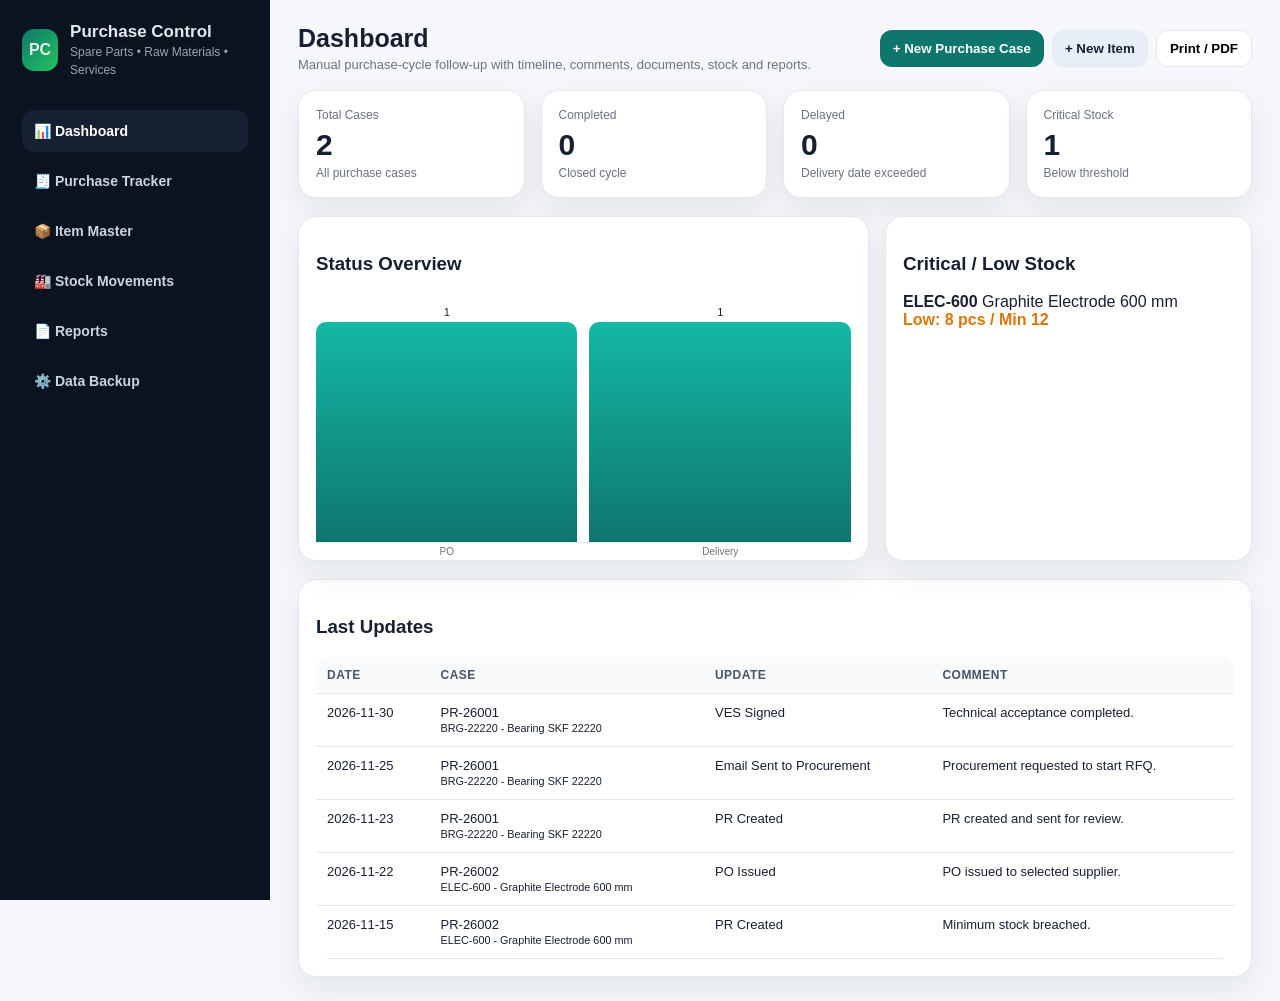
==== index.html @ aec0323b "Rename purchase_cycle_dashboard.html to index.html" ====
<!DOCTYPE html>
<html lang="en">
<head>
<meta charset="UTF-8" />
<meta name="viewport" content="width=device-width, initial-scale=1.0"/>
<title>Purchase Cycle & Inventory Control Dashboard</title>
<style>
:root{
  --bg:#f5f7fb; --card:#ffffff; --ink:#172033; --muted:#6b7280;
  --primary:#0f766e; --primary2:#115e59; --accent:#f59e0b;
  --danger:#dc2626; --warn:#d97706; --ok:#16a34a; --blue:#2563eb;
  --line:#e5e7eb; --shadow:0 12px 30px rgba(15,23,42,.08);
  --radius:18px;
}
*{box-sizing:border-box}
body{margin:0;font-family:Inter,Segoe UI,Arial,sans-serif;background:var(--bg);color:var(--ink)}
.app{display:grid;grid-template-columns:270px 1fr;min-height:100vh}
.sidebar{background:#0b1220;color:#e5e7eb;padding:22px;position:sticky;top:0;height:100vh}
.logo{display:flex;align-items:center;gap:12px;margin-bottom:28px}
.mark{width:42px;height:42px;border-radius:12px;background:linear-gradient(135deg,var(--primary),#22c55e);display:grid;place-items:center;font-weight:900}
.logo h1{font-size:17px;margin:0;line-height:1.2}.logo span{font-size:12px;color:#9ca3af}
.nav button{width:100%;text-align:left;background:transparent;color:#cbd5e1;border:0;padding:13px 12px;border-radius:12px;margin:4px 0;cursor:pointer;font-size:14px}
.nav button.active,.nav button:hover{background:#162033;color:#fff}
.main{padding:24px 28px}
.topbar{display:flex;justify-content:space-between;gap:16px;align-items:center;margin-bottom:18px}
h2{margin:0;font-size:25px}.subtitle{color:var(--muted);font-size:13px;margin-top:4px}
.actions{display:flex;gap:8px;flex-wrap:wrap}
button,.btn{border:0;border-radius:12px;padding:10px 13px;cursor:pointer;font-weight:650}
.primary{background:var(--primary);color:white}.secondary{background:#e8eef7;color:#172033}.danger{background:#fee2e2;color:#991b1b}.ghost{background:#fff;border:1px solid var(--line)}
.grid{display:grid;gap:16px}.kpis{grid-template-columns:repeat(4,minmax(160px,1fr))}
.card{background:var(--card);border:1px solid var(--line);border-radius:var(--radius);box-shadow:var(--shadow);padding:17px}
.kpi .label{color:var(--muted);font-size:12px}.kpi .value{font-size:30px;font-weight:850;margin-top:6px}.kpi .hint{font-size:12px;margin-top:4px;color:var(--muted)}
.two{grid-template-columns:1.4fr .9fr}.three{grid-template-columns:repeat(3,1fr)}
table{width:100%;border-collapse:collapse;background:#fff;border-radius:14px;overflow:hidden}
th,td{border-bottom:1px solid var(--line);padding:11px;text-align:left;font-size:13px;vertical-align:top}
th{background:#f8fafc;color:#475569;font-size:12px;text-transform:uppercase;letter-spacing:.04em}
tr:hover td{background:#fbfdff}
.badge{padding:5px 9px;border-radius:999px;font-size:12px;font-weight:750;display:inline-block}
.b-New{background:#e0f2fe;color:#075985}.b-WaitingProcurement{background:#fef3c7;color:#92400e}
.b-WaitingQuotations{background:#ede9fe;color:#5b21b6}.b-WaitingVES{background:#ffedd5;color:#9a3412}
.b-WaitingPO{background:#dbeafe;color:#1e40af}.b-WaitingDelivery{background:#fce7f3;color:#9d174d}
.b-WaitingGRN{background:#ccfbf1;color:#115e59}.b-Completed{background:#dcfce7;color:#166534}.b-Delayed{background:#fee2e2;color:#991b1b}
.progress{height:9px;background:#e5e7eb;border-radius:999px;overflow:hidden}.bar{height:100%;background:linear-gradient(90deg,var(--primary),#22c55e)}
.form{display:grid;grid-template-columns:repeat(4,1fr);gap:12px}
.form label{font-size:12px;color:#475569;font-weight:750}.form input,.form select,.form textarea{width:100%;margin-top:5px;border:1px solid var(--line);border-radius:11px;padding:10px;background:#fff}
.form textarea{min-height:76px;resize:vertical}.span2{grid-column:span 2}.span4{grid-column:span 4}
.hide{display:none}
.timeline{border-left:3px solid #d1d5db;margin-left:12px;padding-left:18px}
.titem{position:relative;margin-bottom:14px}.titem:before{content:"";position:absolute;left:-27px;top:3px;width:14px;height:14px;border-radius:50%;background:var(--primary);border:3px solid #d1fae5}
.tdate{font-size:12px;color:var(--muted)}.ttitle{font-weight:800}.tcomment{font-size:13px;color:#374151;margin-top:3px}
.docgrid{display:grid;grid-template-columns:repeat(3,1fr);gap:10px}.docslot{border:1px dashed #cbd5e1;border-radius:14px;padding:12px;background:#f8fafc;font-size:13px}
.stock-safe{color:var(--ok);font-weight:800}.stock-low{color:var(--warn);font-weight:800}.stock-critical{color:var(--danger);font-weight:800}
.chartbox{height:250px;display:flex;align-items:end;gap:12px;border-bottom:1px solid var(--line);padding-top:15px}
.col{flex:1;min-width:30px;background:linear-gradient(180deg,#14b8a6,#0f766e);border-radius:10px 10px 0 0;position:relative}
.col span{position:absolute;bottom:100%;left:50%;transform:translateX(-50%);font-size:11px;margin-bottom:4px}
.col small{position:absolute;top:100%;left:50%;transform:translateX(-50%);font-size:10px;margin-top:4px;color:var(--muted);white-space:nowrap}
.modal{position:fixed;inset:0;background:rgba(2,6,23,.55);display:none;align-items:center;justify-content:center;padding:20px;z-index:20}
.modal.show{display:flex}.modalbox{background:#fff;border-radius:22px;max-width:1050px;width:100%;max-height:90vh;overflow:auto;padding:20px;box-shadow:0 30px 70px rgba(0,0,0,.25)}
.detail-head{display:flex;justify-content:space-between;align-items:start;gap:10px;border-bottom:1px solid var(--line);padding-bottom:12px;margin-bottom:14px}
.small{font-size:12px;color:var(--muted)}
.report{background:#fff;padding:24px}
@media(max-width:900px){.app{grid-template-columns:1fr}.sidebar{height:auto;position:relative}.kpis,.two,.three,.form{grid-template-columns:1fr}.span2,.span4{grid-column:auto}.docgrid{grid-template-columns:1fr}.topbar{flex-direction:column;align-items:flex-start}}
@media print{.sidebar,.topbar .actions,.no-print,.nav{display:none!important}.app{display:block}.main{padding:0}.card{box-shadow:none}.page{display:block!important}.hide{display:block!important}body{background:white}}
</style>
</head>
<body>
<div class="app">
<aside class="sidebar">
  <div class="logo"><div class="mark">PC</div><div><h1>Purchase Control</h1><span>Spare Parts • Raw Materials • Services</span></div></div>
  <div class="nav">
    <button class="active" onclick="showPage('dashboard',this)">📊 Dashboard</button>
    <button onclick="showPage('tracker',this)">🧾 Purchase Tracker</button>
    <button onclick="showPage('items',this)">📦 Item Master</button>
    <button onclick="showPage('stock',this)">🏭 Stock Movements</button>
    <button onclick="showPage('reports',this)">📄 Reports</button>
    <button onclick="showPage('settings',this)">⚙️ Data Backup</button>
  </div>
</aside>

<main class="main">
  <div class="topbar">
    <div><h2 id="pageTitle">Dashboard</h2><div class="subtitle">Manual purchase-cycle follow-up with timeline, comments, documents, stock and reports.</div></div>
    <div class="actions">
      <button class="primary" onclick="openOrderModal()">+ New Purchase Case</button>
      <button class="secondary" onclick="openItemModal()">+ New Item</button>
      <button class="ghost" onclick="window.print()">Print / PDF</button>
    </div>
  </div>

  <section id="dashboard" class="page">
    <div class="grid kpis">
      <div class="card kpi"><div class="label">Total Cases</div><div class="value" id="kTotal">0</div><div class="hint">All purchase cases</div></div>
      <div class="card kpi"><div class="label">Completed</div><div class="value" id="kCompleted">0</div><div class="hint">Closed cycle</div></div>
      <div class="card kpi"><div class="label">Delayed</div><div class="value" id="kDelayed">0</div><div class="hint">Delivery date exceeded</div></div>
      <div class="card kpi"><div class="label">Critical Stock</div><div class="value" id="kCritical">0</div><div class="hint">Below threshold</div></div>
    </div>
    <br/>
    <div class="grid two">
      <div class="card"><h3>Status Overview</h3><div class="chartbox" id="statusChart"></div></div>
      <div class="card"><h3>Critical / Low Stock</h3><div id="criticalList"></div></div>
    </div>
    <br/>
    <div class="card">
      <h3>Last Updates</h3>
      <table><thead><tr><th>Date</th><th>Case</th><th>Update</th><th>Comment</th></tr></thead><tbody id="lastUpdates"></tbody></table>
    </div>
  </section>

  <section id="tracker" class="page hide">
    <div class="card">
      <div class="actions no-print">
        <input id="searchOrders" oninput="renderOrders()" placeholder="Search PR, PO, item, supplier, status..." style="padding:11px;border:1px solid var(--line);border-radius:12px;min-width:300px">
        <select id="filterStatus" onchange="renderOrders()" style="padding:11px;border:1px solid var(--line);border-radius:12px">
          <option value="">All Status</option>
        </select>
      </div><br/>
      <table><thead><tr><th>PR</th><th>Item</th><th>Type</th><th>Status</th><th>Progress</th><th>Supplier</th><th>Required Date</th><th>Last Update</th><th></th></tr></thead><tbody id="ordersTable"></tbody></table>
    </div>
  </section>

  <section id="items" class="page hide">
    <div class="card">
      <table><thead><tr><th>Code</th><th>Description</th><th>Category</th><th>Unit</th><th>Current Stock</th><th>Min</th><th>Status</th><th></th></tr></thead><tbody id="itemsTable"></tbody></table>
    </div>
  </section>

  <section id="stock" class="page hide">
    <div class="card">
      <h3>Stock Movements</h3>
      <div class="actions no-print"><button class="primary" onclick="openMoveModal()">+ Add GRN/SRN or Issue Note</button></div><br/>
      <table><thead><tr><th>Date</th><th>Item</th><th>Type</th><th>Ref.</th><th>Qty</th><th>Comment</th></tr></thead><tbody id="movesTable"></tbody></table>
    </div>
  </section>

  <section id="reports" class="page hide">
    <div class="card report" id="reportArea">
      <h2>Purchase Cycle Status Report</h2>
      <div class="small" id="reportDate"></div>
      <hr/>
      <div class="grid three">
        <div><b>Total Cases</b><h2 id="rTotal">0</h2></div>
        <div><b>Avg. Completion</b><h2 id="rProgress">0%</h2></div>
        <div><b>Critical Stock Items</b><h2 id="rCritical">0</h2></div>
      </div>
      <h3>Open Purchase Cases</h3>
      <table><thead><tr><th>PR</th><th>Item</th><th>Status</th><th>Completion</th><th>Last Update</th></tr></thead><tbody id="reportOrders"></tbody></table>
      <h3>Stock Alerts</h3>
      <table><thead><tr><th>Code</th><th>Description</th><th>Stock</th><th>Min</th><th>Status</th></tr></thead><tbody id="reportStock"></tbody></table>
    </div>
    <br/>
    <button class="primary no-print" onclick="window.print()">Generate PDF Report</button>
    <button class="secondary no-print" onclick="downloadCSV()">Export Orders CSV</button>
  </section>

  <section id="settings" class="page hide">
    <div class="card">
      <h3>Data Backup</h3>
      <p class="small">Data is stored locally in your browser. Use export/import regularly.</p>
      <button class="primary" onclick="exportJSON()">Export Backup JSON</button>
      <label class="btn secondary">Import Backup JSON <input type="file" accept=".json" onchange="importJSON(event)" hidden></label>
      <button class="danger" onclick="resetDemo()">Reset Demo Data</button>
    </div>
  </section>
</main>
</div>

<div class="modal" id="orderModal"><div class="modalbox">
  <div class="detail-head"><div><h2 id="orderModalTitle">Purchase Case</h2><div class="small">Add details, timeline, comments and document references.</div></div><button onclick="closeModal('orderModal')">✕</button></div>
  <div class="form">
    <input type="hidden" id="oId">
    <div><label>PR No.<input id="oPr"></label></div>
    <div><label>Item<select id="oItem"></select></label></div>
    <div><label>Type<select id="oType"><option>Spare Part</option><option>Raw Material</option><option>Service</option><option>Consumable</option></select></label></div>
    <div><label>Status<select id="oStatus"></select></label></div>
    <div><label>Supplier<input id="oSupplier"></label></div>
    <div><label>Qty<input id="oQty" type="number" step="0.01"></label></div>
    <div><label>PR Date<input id="oPrDate" type="date"></label></div>
    <div><label>Required Date<input id="oReqDate" type="date"></label></div>
    <div><label>PO No.<input id="oPo"></label></div>
    <div><label>Estimated Value<input id="oValue" type="number" step="0.01"></label></div>
    <div class="span2"><label>Description<textarea id="oDesc"></textarea></label></div>
    <div class="span4"><button class="primary" onclick="saveOrder()">Save Case</button></div>
  </div>
  <hr/>
  <h3>Manual Timeline & Comments</h3>
  <div class="form">
    <div><label>Date<input id="tDate" type="date"></label></div>
    <div><label>Update Type<select id="tTitle"><option>PR Created</option><option>Email Sent to Procurement</option><option>RFQ Sent to Suppliers</option><option>Supplier Responded</option><option>Quotations Received</option><option>VES Prepared</option><option>VES Accepted</option><option>VES Rejected</option><option>VES Signed</option><option>PO Issued</option><option>Material Received</option><option>GRN Created</option><option>SRN Created</option><option>Issue Note Created</option><option>Custom Update</option></select></label></div>
    <div class="span2"><label>Comment<input id="tComment" placeholder="Write manual comment / next action / reason..."></label></div>
    <div class="span4"><button class="secondary" onclick="addTimeline()">+ Add Timeline Update</button></div>
  </div>
  <div id="timelineBox" class="timeline"></div>
  <hr/>
  <h3>Document Slots</h3>
  <div class="docgrid" id="docSlots"></div>
</div></div>

<div class="modal" id="itemModal"><div class="modalbox">
  <div class="detail-head"><div><h2>Item Master</h2><div class="small">Item code, threshold and stock balance.</div></div><button onclick="closeModal('itemModal')">✕</button></div>
  <div class="form">
    <input type="hidden" id="iId">
    <div><label>Item Code<input id="iCode"></label></div>
    <div class="span2"><label>Description<input id="iDesc"></label></div>
    <div><label>Category<input id="iCat" placeholder="Bearing, Refractory, Electrode..."></label></div>
    <div><label>Unit<input id="iUnit" value="pcs"></label></div>
    <div><label>Current Stock<input id="iStock" type="number" step="0.01"></label></div>
    <div><label>Minimum Threshold<input id="iMin" type="number" step="0.01"></label></div>
    <div><label>Maximum Stock<input id="iMax" type="number" step="0.01"></label></div>
    <div><label>Warehouse<input id="iWh"></label></div>
    <div class="span4"><button class="primary" onclick="saveItem()">Save Item</button></div>
  </div>
</div></div>

<div class="modal" id="moveModal"><div class="modalbox">
  <div class="detail-head"><div><h2>Stock Movement</h2><div class="small">GRN/SRN increases stock. Issue Note decreases stock.</div></div><button onclick="closeModal('moveModal')">✕</button></div>
  <div class="form">
    <div><label>Date<input id="mDate" type="date"></label></div>
    <div><label>Item<select id="mItem"></select></label></div>
    <div><label>Type<select id="mType"><option value="GRN">GRN - Spare Received</option><option value="SRN">SRN - Service/Material Received</option><option value="ISSUE">Issue Note - Consumption</option></select></label></div>
    <div><label>Reference<input id="mRef"></label></div>
    <div><label>Qty<input id="mQty" type="number" step="0.01"></label></div>
    <div class="span2"><label>Comment<input id="mComment"></label></div>
    <div class="span4"><button class="primary" onclick="saveMove()">Save Movement</button></div>
  </div>
</div></div>

<script>
const STATUSES = ["New","Waiting Procurement","Waiting Quotations","Waiting VES","Waiting PO","Waiting Delivery","Waiting GRN","Completed","Delayed"];
const DOCS = ["PR","RFQ Email","Supplier Offers","VES Excel","Signed VES","PO","Delivery Note","Invoice","GRN/SRN","Issue Note","Photos","Certificates"];
const STEPS = {"New":5,"Waiting Procurement":15,"Waiting Quotations":30,"Waiting VES":45,"Waiting PO":60,"Waiting Delivery":75,"Waiting GRN":90,"Completed":100,"Delayed":60};
let data = JSON.parse(localStorage.getItem("purchaseCycleDB")||"null") || demoData();
let currentOrderId = null;

function demoData(){
 return {
  items:[
   {id:uid(),code:"BRG-22220",desc:"Bearing SKF 22220",cat:"Spare Part",unit:"pcs",stock:3,min:2,max:10,wh:"SMP Store"},
   {id:uid(),code:"LIME-001",desc:"Quick Lime",cat:"Raw Material",unit:"ton",stock:120,min:80,max:500,wh:"RM Store"},
   {id:uid(),code:"ELEC-600",desc:"Graphite Electrode 600 mm",cat:"Consumable",unit:"pcs",stock:8,min:12,max:60,wh:"Electrode Store"}
  ],
  orders:[],
  moves:[]
 };
}
function seedOrders(){
 if(data.orders.length) return;
 data.orders=[
  {id:uid(),pr:"PR-26001",itemId:data.items[0].id,type:"Spare Part",status:"Waiting PO",supplier:"SKF Supplier",qty:6,prDate:today(-12),reqDate:today(8),po:"",value:18000,desc:"Urgent bearing for EAF auxiliary equipment.",timeline:[{date:today(-12),title:"PR Created",comment:"PR created and sent for review."},{date:today(-10),title:"Email Sent to Procurement",comment:"Procurement requested to start RFQ."},{date:today(-5),title:"VES Signed",comment:"Technical acceptance completed."}],docs:{}},
  {id:uid(),pr:"PR-26002",itemId:data.items[2].id,type:"Consumable",status:"Waiting Delivery",supplier:"Electrode Supplier",qty:24,prDate:today(-20),reqDate:today(5),po:"PO-8841",value:72000,desc:"Graphite electrodes stock replenishment.",timeline:[{date:today(-20),title:"PR Created",comment:"Minimum stock breached."},{date:today(-13),title:"PO Issued",comment:"PO issued to selected supplier."}],docs:{}}
 ];
 save();
}
function uid(){return Math.random().toString(36).slice(2,10)}
function today(offset=0){let d=new Date();d.setDate(d.getDate()+offset);return d.toISOString().slice(0,10)}
function save(){localStorage.setItem("purchaseCycleDB",JSON.stringify(data));renderAll();}
function showPage(id,btn){document.querySelectorAll(".page").forEach(p=>p.classList.add("hide"));document.getElementById(id).classList.remove("hide");document.querySelectorAll(".nav button").forEach(b=>b.classList.remove("active"));btn.classList.add("active");document.getElementById("pageTitle").innerText=btn.innerText.replace(/[^\w\s&]/g,"").trim();renderAll();}
function closeModal(id){document.getElementById(id).classList.remove("show")}
function openModal(id){document.getElementById(id).classList.add("show")}
function itemName(id){let i=data.items.find(x=>x.id===id);return i?`${i.code} - ${i.desc}`:""}
function stockStatus(i){ if(Number(i.stock)<=Number(i.min)*0.5) return ["Critical","stock-critical"]; if(Number(i.stock)<Number(i.min)) return ["Low","stock-low"]; return ["Safe","stock-safe"]; }

function initSelects(){
 document.getElementById("oStatus").innerHTML=STATUSES.map(s=>`<option>${s}</option>`).join("");
 document.getElementById("filterStatus").innerHTML='<option value="">All Status</option>'+STATUSES.map(s=>`<option>${s}</option>`).join("");
 ["oItem","mItem"].forEach(id=>document.getElementById(id).innerHTML=data.items.map(i=>`<option value="${i.id}">${i.code} - ${i.desc}</option>`).join(""));
}
function renderAll(){seedOrders();initSelects();renderDashboard();renderOrders();renderItems();renderMoves();renderReports();}
function renderDashboard(){
 let total=data.orders.length, completed=data.orders.filter(o=>o.status==="Completed").length;
 let delayed=data.orders.filter(o=>o.status==="Delayed" || (o.reqDate && new Date(o.reqDate)<new Date() && o.status!=="Completed")).length;
 let critical=data.items.filter(i=>Number(i.stock)<Number(i.min)).length;
 kTotal.innerText=total;kCompleted.innerText=completed;kDelayed.innerText=delayed;kCritical.innerText=critical;
 let counts=STATUSES.map(s=>[s,data.orders.filter(o=>o.status===s).length]).filter(x=>x[1]>0);
 let max=Math.max(1,...counts.map(x=>x[1]));
 statusChart.innerHTML=counts.map(([s,c])=>`<div class="col" style="height:${30+c/max*190}px"><span>${c}</span><small>${s.replace("Waiting ","")}</small></div>`).join("") || "<p class='small'>No cases yet.</p>";
 let crit=data.items.filter(i=>Number(i.stock)<Number(i.min));
 criticalList.innerHTML=crit.length?crit.map(i=>`<p><b>${i.code}</b> ${i.desc}<br><span class="${stockStatus(i)[1]}">${stockStatus(i)[0]}: ${i.stock} ${i.unit} / Min ${i.min}</span></p>`).join(""):"<p class='stock-safe'>No critical stock items.</p>";
 let events=[];data.orders.forEach(o=>(o.timeline||[]).forEach(t=>events.push({...t,pr:o.pr,item:itemName(o.itemId)})));
 events.sort((a,b)=>b.date.localeCompare(a.date));
 lastUpdates.innerHTML=events.slice(0,8).map(e=>`<tr><td>${e.date}</td><td>${e.pr}<br><small>${e.item}</small></td><td>${e.title}</td><td>${e.comment||""}</td></tr>`).join("");
}
function renderOrders(){
 let q=(searchOrders?.value||"").toLowerCase(), f=filterStatus?.value||"";
 let rows=data.orders.filter(o=>{
  let txt=[o.pr,o.po,itemName(o.itemId),o.supplier,o.status,o.type,o.desc].join(" ").toLowerCase();
  return (!q||txt.includes(q)) && (!f||o.status===f);
 });
 ordersTable.innerHTML=rows.map(o=>{
  let p=STEPS[o.status]||0, last=(o.timeline||[]).slice().sort((a,b)=>b.date.localeCompare(a.date))[0];
  return `<tr><td><b>${o.pr}</b><br><small>${o.po||"No PO yet"}</small></td><td>${itemName(o.itemId)}</td><td>${o.type}</td><td><span class="badge b-${o.status.replaceAll(" ","")}">${o.status}</span></td><td><div class="progress"><div class="bar" style="width:${p}%"></div></div><small>${p}%</small></td><td>${o.supplier||""}</td><td>${o.reqDate||""}</td><td>${last?last.date+" - "+last.title:""}</td><td><button class="secondary" onclick="openOrderModal('${o.id}')">Open</button></td></tr>`;
 }).join("");
}
function renderItems(){
 itemsTable.innerHTML=data.items.map(i=>`<tr><td><b>${i.code}</b></td><td>${i.desc}</td><td>${i.cat}</td><td>${i.unit}</td><td>${i.stock}</td><td>${i.min}</td><td><span class="${stockStatus(i)[1]}">${stockStatus(i)[0]}</span></td><td><button class="secondary" onclick="openItemModal('${i.id}')">Edit</button></td></tr>`).join("");
}
function renderMoves(){
 movesTable.innerHTML=data.moves.slice().sort((a,b)=>b.date.localeCompare(a.date)).map(m=>`<tr><td>${m.date}</td><td>${itemName(m.itemId)}</td><td>${m.type}</td><td>${m.ref||""}</td><td>${m.qty}</td><td>${m.comment||""}</td></tr>`).join("");
}
function renderReports(){
 reportDate.innerText="Generated: "+new Date().toLocaleString();
 rTotal.innerText=data.orders.length;
 let avg=data.orders.length?Math.round(data.orders.reduce((s,o)=>s+(STEPS[o.status]||0),0)/data.orders.length):0;
 rProgress.innerText=avg+"%";
 rCritical.innerText=data.items.filter(i=>Number(i.stock)<Number(i.min)).length;
 reportOrders.innerHTML=data.orders.filter(o=>o.status!=="Completed").map(o=>{
  let last=(o.timeline||[]).slice().sort((a,b)=>b.date.localeCompare(a.date))[0];
  return `<tr><td>${o.pr}</td><td>${itemName(o.itemId)}</td><td>${o.status}</td><td>${STEPS[o.status]||0}%</td><td>${last?last.date+" - "+last.title:""}</td></tr>`;
 }).join("");
 reportStock.innerHTML=data.items.filter(i=>Number(i.stock)<Number(i.min)).map(i=>`<tr><td>${i.code}</td><td>${i.desc}</td><td>${i.stock}</td><td>${i.min}</td><td>${stockStatus(i)[0]}</td></tr>`).join("");
}

function openOrderModal(id=null){
 currentOrderId=id; initSelects();
 let o=id?data.orders.find(x=>x.id===id):{id:"",pr:"",itemId:data.items[0]?.id,type:"Spare Part",status:"New",supplier:"",qty:"",prDate:today(),reqDate:"",po:"",value:"",desc:"",timeline:[],docs:{}};
 oId.value=o.id;oPr.value=o.pr;oItem.value=o.itemId||"";oType.value=o.type;oStatus.value=o.status;oSupplier.value=o.supplier||"";oQty.value=o.qty||"";oPrDate.value=o.prDate||today();oReqDate.value=o.reqDate||"";oPo.value=o.po||"";oValue.value=o.value||"";oDesc.value=o.desc||"";
 tDate.value=today(); tComment.value="";
 renderTimeline(o); renderDocs(o); openModal("orderModal");
}
function saveOrder(){
 let id=oId.value||uid(); let existing=data.orders.find(x=>x.id===id);
 let obj={id,pr:oPr.value,itemId:oItem.value,type:oType.value,status:oStatus.value,supplier:oSupplier.value,qty:Number(oQty.value||0),prDate:oPrDate.value,reqDate:oReqDate.value,po:oPo.value,value:Number(oValue.value||0),desc:oDesc.value,timeline:existing?.timeline||[],docs:existing?.docs||{}};
 if(!existing){obj.timeline.push({date:oPrDate.value||today(),title:"PR Created",comment:"Case created."});data.orders.push(obj)} else Object.assign(existing,obj);
 save(); currentOrderId=id; openOrderModal(id);
}
function renderTimeline(o){
 timelineBox.innerHTML=(o.timeline||[]).slice().sort((a,b)=>b.date.localeCompare(a.date)).map((t,idx)=>`<div class="titem"><div class="tdate">${t.date}</div><div class="ttitle">${t.title}</div><div class="tcomment">${t.comment||""}</div><button class="danger no-print" onclick="deleteTimeline('${o.id}',${(o.timeline||[]).indexOf(t)})">Delete</button></div>`).join("") || "<p class='small'>No timeline updates yet.</p>";
}
function addTimeline(){
 let o=data.orders.find(x=>x.id===currentOrderId); if(!o){alert("Save case first.");return;}
 o.timeline=o.timeline||[]; o.timeline.push({date:tDate.value||today(),title:tTitle.value,comment:tComment.value});
 save(); openOrderModal(o.id);
}
function deleteTimeline(orderId,index){let o=data.orders.find(x=>x.id===orderId);o.timeline.splice(index,1);save();openOrderModal(orderId);}
function renderDocs(o){
 docSlots.innerHTML=DOCS.map(d=>`<div class="docslot"><b>${d}</b><br><input onchange="saveDoc('${o.id}','${d}',this)" type="file"><div class="small">${o.docs?.[d]||"No file selected"}</div></div>`).join("");
}
function saveDoc(orderId,doc,input){let o=data.orders.find(x=>x.id===orderId);if(!o){alert("Save case first.");return;}o.docs=o.docs||{};o.docs[doc]=input.files[0]?.name||"";save();openOrderModal(orderId);}

function openItemModal(id=null){
 let i=id?data.items.find(x=>x.id===id):{id:"",code:"",desc:"",cat:"",unit:"pcs",stock:0,min:0,max:0,wh:""};
 iId.value=i.id;iCode.value=i.code;iDesc.value=i.desc;iCat.value=i.cat;iUnit.value=i.unit;iStock.value=i.stock;iMin.value=i.min;iMax.value=i.max;iWh.value=i.wh||"";openModal("itemModal");
}
function saveItem(){
 let id=iId.value||uid(), existing=data.items.find(x=>x.id===id);
 let obj={id,code:iCode.value,desc:iDesc.value,cat:iCat.value,unit:iUnit.value,stock:Number(iStock.value||0),min:Number(iMin.value||0),max:Number(iMax.value||0),wh:iWh.value};
 if(existing) Object.assign(existing,obj); else data.items.push(obj);
 save(); closeModal("itemModal");
}
function openMoveModal(){initSelects();mDate.value=today();openModal("moveModal")}
function saveMove(){
 let qty=Number(mQty.value||0), i=data.items.find(x=>x.id===mItem.value); if(!i){alert("Select item");return;}
 if(mType.value==="ISSUE") i.stock=Number(i.stock)-qty; else i.stock=Number(i.stock)+qty;
 data.moves.push({id:uid(),date:mDate.value||today(),itemId:mItem.value,type:mType.value,ref:mRef.value,qty,comment:mComment.value});
 save(); closeModal("moveModal");
}
function exportJSON(){
 let blob=new Blob([JSON.stringify(data,null,2)],{type:"application/json"}), a=document.createElement("a");
 a.href=URL.createObjectURL(blob); a.download="purchase_cycle_backup.json"; a.click();
}
function importJSON(e){
 let file=e.target.files[0]; if(!file)return; let r=new FileReader();
 r.onload=()=>{data=JSON.parse(r.result); save(); alert("Imported successfully.");}; r.readAsText(file);
}
function resetDemo(){if(confirm("Reset all data to demo?")){localStorage.removeItem("purchaseCycleDB");data=demoData();seedOrders();save();}}
function downloadCSV(){
 let rows=[["PR","Item","Type","Status","Progress","Supplier","PR Date","Required Date","PO","Value","Description"]];
 data.orders.forEach(o=>rows.push([o.pr,itemName(o.itemId),o.type,o.status,STEPS[o.status]||0,o.supplier,o.prDate,o.reqDate,o.po,o.value,o.desc]));
 let csv=rows.map(r=>r.map(v=>`"${String(v??"").replaceAll('"','""')}"`).join(",")).join("\n");
 let blob=new Blob([csv],{type:"text/csv"}), a=document.createElement("a");a.href=URL.createObjectURL(blob);a.download="purchase_cases.csv";a.click();
}
renderAll();
</script>
</body>
</html>
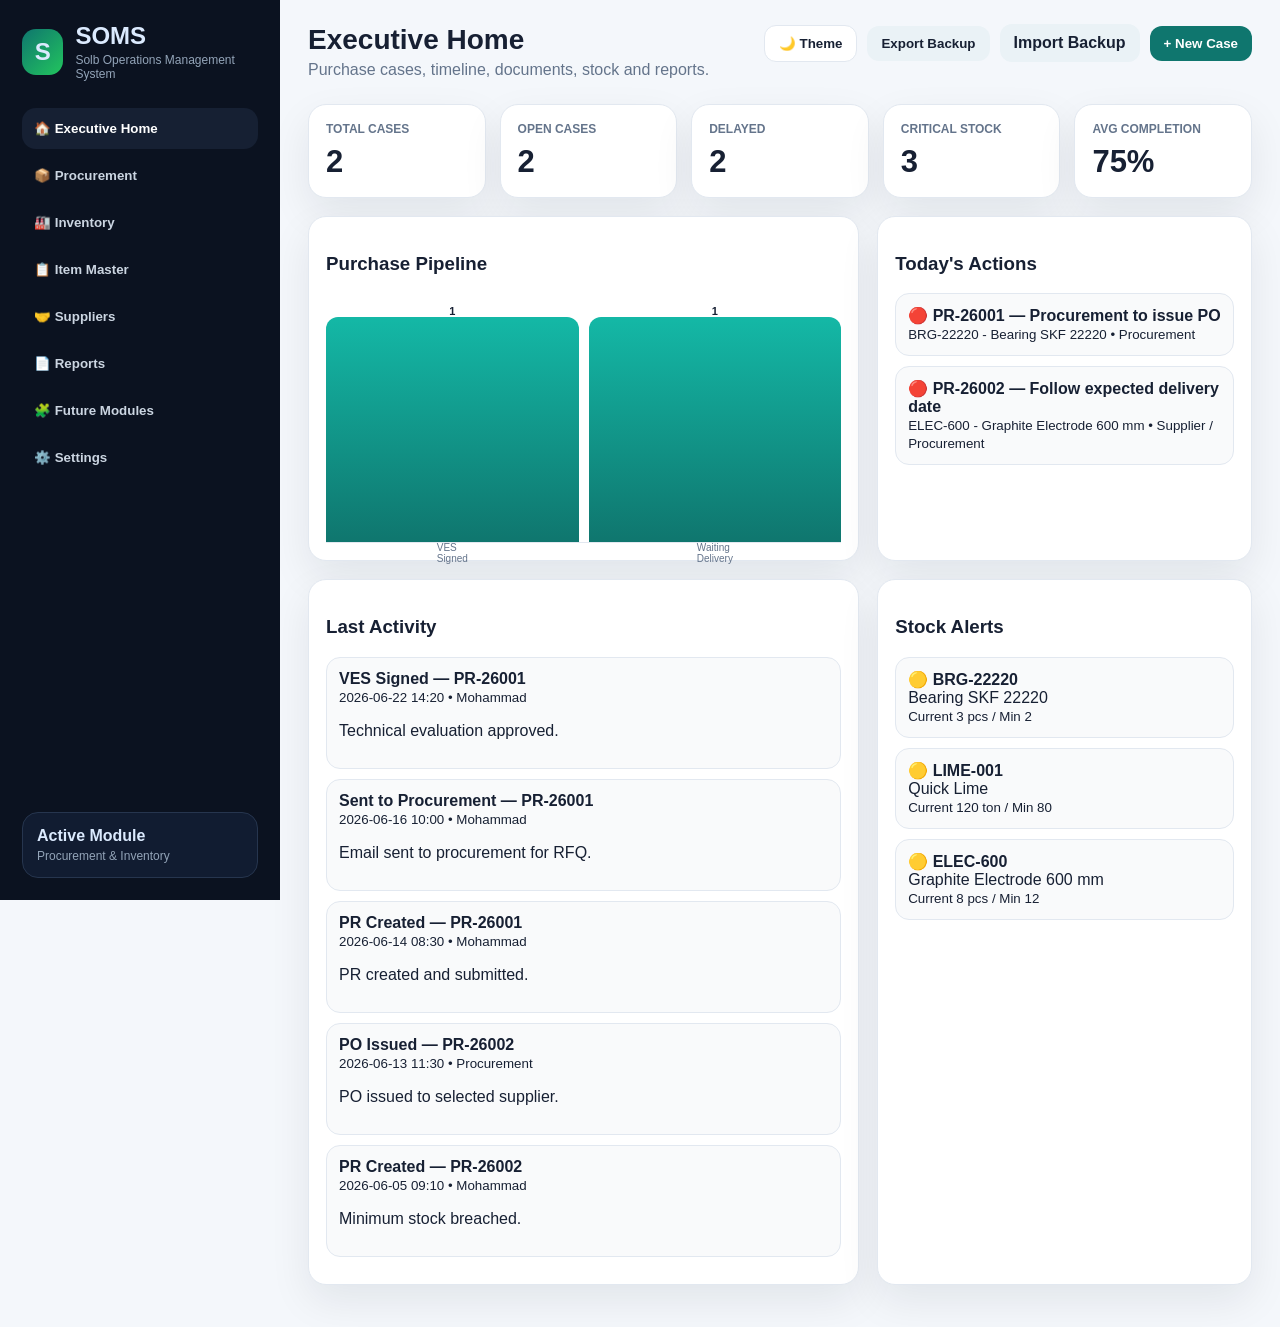
==== commit 967c044e: "Add files via upload" ====
--- a/index.html
+++ b/index.html
@@ -1,374 +1 @@
-<!DOCTYPE html>
-<html lang="en">
-<head>
-<meta charset="UTF-8" />
-<meta name="viewport" content="width=device-width, initial-scale=1.0"/>
-<title>Purchase Cycle & Inventory Control Dashboard</title>
-<style>
-:root{
-  --bg:#f5f7fb; --card:#ffffff; --ink:#172033; --muted:#6b7280;
-  --primary:#0f766e; --primary2:#115e59; --accent:#f59e0b;
-  --danger:#dc2626; --warn:#d97706; --ok:#16a34a; --blue:#2563eb;
-  --line:#e5e7eb; --shadow:0 12px 30px rgba(15,23,42,.08);
-  --radius:18px;
-}
-*{box-sizing:border-box}
-body{margin:0;font-family:Inter,Segoe UI,Arial,sans-serif;background:var(--bg);color:var(--ink)}
-.app{display:grid;grid-template-columns:270px 1fr;min-height:100vh}
-.sidebar{background:#0b1220;color:#e5e7eb;padding:22px;position:sticky;top:0;height:100vh}
-.logo{display:flex;align-items:center;gap:12px;margin-bottom:28px}
-.mark{width:42px;height:42px;border-radius:12px;background:linear-gradient(135deg,var(--primary),#22c55e);display:grid;place-items:center;font-weight:900}
-.logo h1{font-size:17px;margin:0;line-height:1.2}.logo span{font-size:12px;color:#9ca3af}
-.nav button{width:100%;text-align:left;background:transparent;color:#cbd5e1;border:0;padding:13px 12px;border-radius:12px;margin:4px 0;cursor:pointer;font-size:14px}
-.nav button.active,.nav button:hover{background:#162033;color:#fff}
-.main{padding:24px 28px}
-.topbar{display:flex;justify-content:space-between;gap:16px;align-items:center;margin-bottom:18px}
-h2{margin:0;font-size:25px}.subtitle{color:var(--muted);font-size:13px;margin-top:4px}
-.actions{display:flex;gap:8px;flex-wrap:wrap}
-button,.btn{border:0;border-radius:12px;padding:10px 13px;cursor:pointer;font-weight:650}
-.primary{background:var(--primary);color:white}.secondary{background:#e8eef7;color:#172033}.danger{background:#fee2e2;color:#991b1b}.ghost{background:#fff;border:1px solid var(--line)}
-.grid{display:grid;gap:16px}.kpis{grid-template-columns:repeat(4,minmax(160px,1fr))}
-.card{background:var(--card);border:1px solid var(--line);border-radius:var(--radius);box-shadow:var(--shadow);padding:17px}
-.kpi .label{color:var(--muted);font-size:12px}.kpi .value{font-size:30px;font-weight:850;margin-top:6px}.kpi .hint{font-size:12px;margin-top:4px;color:var(--muted)}
-.two{grid-template-columns:1.4fr .9fr}.three{grid-template-columns:repeat(3,1fr)}
-table{width:100%;border-collapse:collapse;background:#fff;border-radius:14px;overflow:hidden}
-th,td{border-bottom:1px solid var(--line);padding:11px;text-align:left;font-size:13px;vertical-align:top}
-th{background:#f8fafc;color:#475569;font-size:12px;text-transform:uppercase;letter-spacing:.04em}
-tr:hover td{background:#fbfdff}
-.badge{padding:5px 9px;border-radius:999px;font-size:12px;font-weight:750;display:inline-block}
-.b-New{background:#e0f2fe;color:#075985}.b-WaitingProcurement{background:#fef3c7;color:#92400e}
-.b-WaitingQuotations{background:#ede9fe;color:#5b21b6}.b-WaitingVES{background:#ffedd5;color:#9a3412}
-.b-WaitingPO{background:#dbeafe;color:#1e40af}.b-WaitingDelivery{background:#fce7f3;color:#9d174d}
-.b-WaitingGRN{background:#ccfbf1;color:#115e59}.b-Completed{background:#dcfce7;color:#166534}.b-Delayed{background:#fee2e2;color:#991b1b}
-.progress{height:9px;background:#e5e7eb;border-radius:999px;overflow:hidden}.bar{height:100%;background:linear-gradient(90deg,var(--primary),#22c55e)}
-.form{display:grid;grid-template-columns:repeat(4,1fr);gap:12px}
-.form label{font-size:12px;color:#475569;font-weight:750}.form input,.form select,.form textarea{width:100%;margin-top:5px;border:1px solid var(--line);border-radius:11px;padding:10px;background:#fff}
-.form textarea{min-height:76px;resize:vertical}.span2{grid-column:span 2}.span4{grid-column:span 4}
-.hide{display:none}
-.timeline{border-left:3px solid #d1d5db;margin-left:12px;padding-left:18px}
-.titem{position:relative;margin-bottom:14px}.titem:before{content:"";position:absolute;left:-27px;top:3px;width:14px;height:14px;border-radius:50%;background:var(--primary);border:3px solid #d1fae5}
-.tdate{font-size:12px;color:var(--muted)}.ttitle{font-weight:800}.tcomment{font-size:13px;color:#374151;margin-top:3px}
-.docgrid{display:grid;grid-template-columns:repeat(3,1fr);gap:10px}.docslot{border:1px dashed #cbd5e1;border-radius:14px;padding:12px;background:#f8fafc;font-size:13px}
-.stock-safe{color:var(--ok);font-weight:800}.stock-low{color:var(--warn);font-weight:800}.stock-critical{color:var(--danger);font-weight:800}
-.chartbox{height:250px;display:flex;align-items:end;gap:12px;border-bottom:1px solid var(--line);padding-top:15px}
-.col{flex:1;min-width:30px;background:linear-gradient(180deg,#14b8a6,#0f766e);border-radius:10px 10px 0 0;position:relative}
-.col span{position:absolute;bottom:100%;left:50%;transform:translateX(-50%);font-size:11px;margin-bottom:4px}
-.col small{position:absolute;top:100%;left:50%;transform:translateX(-50%);font-size:10px;margin-top:4px;color:var(--muted);white-space:nowrap}
-.modal{position:fixed;inset:0;background:rgba(2,6,23,.55);display:none;align-items:center;justify-content:center;padding:20px;z-index:20}
-.modal.show{display:flex}.modalbox{background:#fff;border-radius:22px;max-width:1050px;width:100%;max-height:90vh;overflow:auto;padding:20px;box-shadow:0 30px 70px rgba(0,0,0,.25)}
-.detail-head{display:flex;justify-content:space-between;align-items:start;gap:10px;border-bottom:1px solid var(--line);padding-bottom:12px;margin-bottom:14px}
-.small{font-size:12px;color:var(--muted)}
-.report{background:#fff;padding:24px}
-@media(max-width:900px){.app{grid-template-columns:1fr}.sidebar{height:auto;position:relative}.kpis,.two,.three,.form{grid-template-columns:1fr}.span2,.span4{grid-column:auto}.docgrid{grid-template-columns:1fr}.topbar{flex-direction:column;align-items:flex-start}}
-@media print{.sidebar,.topbar .actions,.no-print,.nav{display:none!important}.app{display:block}.main{padding:0}.card{box-shadow:none}.page{display:block!important}.hide{display:block!important}body{background:white}}
-</style>
-</head>
-<body>
-<div class="app">
-<aside class="sidebar">
-  <div class="logo"><div class="mark">PC</div><div><h1>Purchase Control</h1><span>Spare Parts • Raw Materials • Services</span></div></div>
-  <div class="nav">
-    <button class="active" onclick="showPage('dashboard',this)">📊 Dashboard</button>
-    <button onclick="showPage('tracker',this)">🧾 Purchase Tracker</button>
-    <button onclick="showPage('items',this)">📦 Item Master</button>
-    <button onclick="showPage('stock',this)">🏭 Stock Movements</button>
-    <button onclick="showPage('reports',this)">📄 Reports</button>
-    <button onclick="showPage('settings',this)">⚙️ Data Backup</button>
-  </div>
-</aside>
-
-<main class="main">
-  <div class="topbar">
-    <div><h2 id="pageTitle">Dashboard</h2><div class="subtitle">Manual purchase-cycle follow-up with timeline, comments, documents, stock and reports.</div></div>
-    <div class="actions">
-      <button class="primary" onclick="openOrderModal()">+ New Purchase Case</button>
-      <button class="secondary" onclick="openItemModal()">+ New Item</button>
-      <button class="ghost" onclick="window.print()">Print / PDF</button>
-    </div>
-  </div>
-
-  <section id="dashboard" class="page">
-    <div class="grid kpis">
-      <div class="card kpi"><div class="label">Total Cases</div><div class="value" id="kTotal">0</div><div class="hint">All purchase cases</div></div>
-      <div class="card kpi"><div class="label">Completed</div><div class="value" id="kCompleted">0</div><div class="hint">Closed cycle</div></div>
-      <div class="card kpi"><div class="label">Delayed</div><div class="value" id="kDelayed">0</div><div class="hint">Delivery date exceeded</div></div>
-      <div class="card kpi"><div class="label">Critical Stock</div><div class="value" id="kCritical">0</div><div class="hint">Below threshold</div></div>
-    </div>
-    <br/>
-    <div class="grid two">
-      <div class="card"><h3>Status Overview</h3><div class="chartbox" id="statusChart"></div></div>
-      <div class="card"><h3>Critical / Low Stock</h3><div id="criticalList"></div></div>
-    </div>
-    <br/>
-    <div class="card">
-      <h3>Last Updates</h3>
-      <table><thead><tr><th>Date</th><th>Case</th><th>Update</th><th>Comment</th></tr></thead><tbody id="lastUpdates"></tbody></table>
-    </div>
-  </section>
-
-  <section id="tracker" class="page hide">
-    <div class="card">
-      <div class="actions no-print">
-        <input id="searchOrders" oninput="renderOrders()" placeholder="Search PR, PO, item, supplier, status..." style="padding:11px;border:1px solid var(--line);border-radius:12px;min-width:300px">
-        <select id="filterStatus" onchange="renderOrders()" style="padding:11px;border:1px solid var(--line);border-radius:12px">
-          <option value="">All Status</option>
-        </select>
-      </div><br/>
-      <table><thead><tr><th>PR</th><th>Item</th><th>Type</th><th>Status</th><th>Progress</th><th>Supplier</th><th>Required Date</th><th>Last Update</th><th></th></tr></thead><tbody id="ordersTable"></tbody></table>
-    </div>
-  </section>
-
-  <section id="items" class="page hide">
-    <div class="card">
-      <table><thead><tr><th>Code</th><th>Description</th><th>Category</th><th>Unit</th><th>Current Stock</th><th>Min</th><th>Status</th><th></th></tr></thead><tbody id="itemsTable"></tbody></table>
-    </div>
-  </section>
-
-  <section id="stock" class="page hide">
-    <div class="card">
-      <h3>Stock Movements</h3>
-      <div class="actions no-print"><button class="primary" onclick="openMoveModal()">+ Add GRN/SRN or Issue Note</button></div><br/>
-      <table><thead><tr><th>Date</th><th>Item</th><th>Type</th><th>Ref.</th><th>Qty</th><th>Comment</th></tr></thead><tbody id="movesTable"></tbody></table>
-    </div>
-  </section>
-
-  <section id="reports" class="page hide">
-    <div class="card report" id="reportArea">
-      <h2>Purchase Cycle Status Report</h2>
-      <div class="small" id="reportDate"></div>
-      <hr/>
-      <div class="grid three">
-        <div><b>Total Cases</b><h2 id="rTotal">0</h2></div>
-        <div><b>Avg. Completion</b><h2 id="rProgress">0%</h2></div>
-        <div><b>Critical Stock Items</b><h2 id="rCritical">0</h2></div>
-      </div>
-      <h3>Open Purchase Cases</h3>
-      <table><thead><tr><th>PR</th><th>Item</th><th>Status</th><th>Completion</th><th>Last Update</th></tr></thead><tbody id="reportOrders"></tbody></table>
-      <h3>Stock Alerts</h3>
-      <table><thead><tr><th>Code</th><th>Description</th><th>Stock</th><th>Min</th><th>Status</th></tr></thead><tbody id="reportStock"></tbody></table>
-    </div>
-    <br/>
-    <button class="primary no-print" onclick="window.print()">Generate PDF Report</button>
-    <button class="secondary no-print" onclick="downloadCSV()">Export Orders CSV</button>
-  </section>
-
-  <section id="settings" class="page hide">
-    <div class="card">
-      <h3>Data Backup</h3>
-      <p class="small">Data is stored locally in your browser. Use export/import regularly.</p>
-      <button class="primary" onclick="exportJSON()">Export Backup JSON</button>
-      <label class="btn secondary">Import Backup JSON <input type="file" accept=".json" onchange="importJSON(event)" hidden></label>
-      <button class="danger" onclick="resetDemo()">Reset Demo Data</button>
-    </div>
-  </section>
-</main>
-</div>
-
-<div class="modal" id="orderModal"><div class="modalbox">
-  <div class="detail-head"><div><h2 id="orderModalTitle">Purchase Case</h2><div class="small">Add details, timeline, comments and document references.</div></div><button onclick="closeModal('orderModal')">✕</button></div>
-  <div class="form">
-    <input type="hidden" id="oId">
-    <div><label>PR No.<input id="oPr"></label></div>
-    <div><label>Item<select id="oItem"></select></label></div>
-    <div><label>Type<select id="oType"><option>Spare Part</option><option>Raw Material</option><option>Service</option><option>Consumable</option></select></label></div>
-    <div><label>Status<select id="oStatus"></select></label></div>
-    <div><label>Supplier<input id="oSupplier"></label></div>
-    <div><label>Qty<input id="oQty" type="number" step="0.01"></label></div>
-    <div><label>PR Date<input id="oPrDate" type="date"></label></div>
-    <div><label>Required Date<input id="oReqDate" type="date"></label></div>
-    <div><label>PO No.<input id="oPo"></label></div>
-    <div><label>Estimated Value<input id="oValue" type="number" step="0.01"></label></div>
-    <div class="span2"><label>Description<textarea id="oDesc"></textarea></label></div>
-    <div class="span4"><button class="primary" onclick="saveOrder()">Save Case</button></div>
-  </div>
-  <hr/>
-  <h3>Manual Timeline & Comments</h3>
-  <div class="form">
-    <div><label>Date<input id="tDate" type="date"></label></div>
-    <div><label>Update Type<select id="tTitle"><option>PR Created</option><option>Email Sent to Procurement</option><option>RFQ Sent to Suppliers</option><option>Supplier Responded</option><option>Quotations Received</option><option>VES Prepared</option><option>VES Accepted</option><option>VES Rejected</option><option>VES Signed</option><option>PO Issued</option><option>Material Received</option><option>GRN Created</option><option>SRN Created</option><option>Issue Note Created</option><option>Custom Update</option></select></label></div>
-    <div class="span2"><label>Comment<input id="tComment" placeholder="Write manual comment / next action / reason..."></label></div>
-    <div class="span4"><button class="secondary" onclick="addTimeline()">+ Add Timeline Update</button></div>
-  </div>
-  <div id="timelineBox" class="timeline"></div>
-  <hr/>
-  <h3>Document Slots</h3>
-  <div class="docgrid" id="docSlots"></div>
-</div></div>
-
-<div class="modal" id="itemModal"><div class="modalbox">
-  <div class="detail-head"><div><h2>Item Master</h2><div class="small">Item code, threshold and stock balance.</div></div><button onclick="closeModal('itemModal')">✕</button></div>
-  <div class="form">
-    <input type="hidden" id="iId">
-    <div><label>Item Code<input id="iCode"></label></div>
-    <div class="span2"><label>Description<input id="iDesc"></label></div>
-    <div><label>Category<input id="iCat" placeholder="Bearing, Refractory, Electrode..."></label></div>
-    <div><label>Unit<input id="iUnit" value="pcs"></label></div>
-    <div><label>Current Stock<input id="iStock" type="number" step="0.01"></label></div>
-    <div><label>Minimum Threshold<input id="iMin" type="number" step="0.01"></label></div>
-    <div><label>Maximum Stock<input id="iMax" type="number" step="0.01"></label></div>
-    <div><label>Warehouse<input id="iWh"></label></div>
-    <div class="span4"><button class="primary" onclick="saveItem()">Save Item</button></div>
-  </div>
-</div></div>
-
-<div class="modal" id="moveModal"><div class="modalbox">
-  <div class="detail-head"><div><h2>Stock Movement</h2><div class="small">GRN/SRN increases stock. Issue Note decreases stock.</div></div><button onclick="closeModal('moveModal')">✕</button></div>
-  <div class="form">
-    <div><label>Date<input id="mDate" type="date"></label></div>
-    <div><label>Item<select id="mItem"></select></label></div>
-    <div><label>Type<select id="mType"><option value="GRN">GRN - Spare Received</option><option value="SRN">SRN - Service/Material Received</option><option value="ISSUE">Issue Note - Consumption</option></select></label></div>
-    <div><label>Reference<input id="mRef"></label></div>
-    <div><label>Qty<input id="mQty" type="number" step="0.01"></label></div>
-    <div class="span2"><label>Comment<input id="mComment"></label></div>
-    <div class="span4"><button class="primary" onclick="saveMove()">Save Movement</button></div>
-  </div>
-</div></div>
-
-<script>
-const STATUSES = ["New","Waiting Procurement","Waiting Quotations","Waiting VES","Waiting PO","Waiting Delivery","Waiting GRN","Completed","Delayed"];
-const DOCS = ["PR","RFQ Email","Supplier Offers","VES Excel","Signed VES","PO","Delivery Note","Invoice","GRN/SRN","Issue Note","Photos","Certificates"];
-const STEPS = {"New":5,"Waiting Procurement":15,"Waiting Quotations":30,"Waiting VES":45,"Waiting PO":60,"Waiting Delivery":75,"Waiting GRN":90,"Completed":100,"Delayed":60};
-let data = JSON.parse(localStorage.getItem("purchaseCycleDB")||"null") || demoData();
-let currentOrderId = null;
-
-function demoData(){
- return {
-  items:[
-   {id:uid(),code:"BRG-22220",desc:"Bearing SKF 22220",cat:"Spare Part",unit:"pcs",stock:3,min:2,max:10,wh:"SMP Store"},
-   {id:uid(),code:"LIME-001",desc:"Quick Lime",cat:"Raw Material",unit:"ton",stock:120,min:80,max:500,wh:"RM Store"},
-   {id:uid(),code:"ELEC-600",desc:"Graphite Electrode 600 mm",cat:"Consumable",unit:"pcs",stock:8,min:12,max:60,wh:"Electrode Store"}
-  ],
-  orders:[],
-  moves:[]
- };
-}
-function seedOrders(){
- if(data.orders.length) return;
- data.orders=[
-  {id:uid(),pr:"PR-26001",itemId:data.items[0].id,type:"Spare Part",status:"Waiting PO",supplier:"SKF Supplier",qty:6,prDate:today(-12),reqDate:today(8),po:"",value:18000,desc:"Urgent bearing for EAF auxiliary equipment.",timeline:[{date:today(-12),title:"PR Created",comment:"PR created and sent for review."},{date:today(-10),title:"Email Sent to Procurement",comment:"Procurement requested to start RFQ."},{date:today(-5),title:"VES Signed",comment:"Technical acceptance completed."}],docs:{}},
-  {id:uid(),pr:"PR-26002",itemId:data.items[2].id,type:"Consumable",status:"Waiting Delivery",supplier:"Electrode Supplier",qty:24,prDate:today(-20),reqDate:today(5),po:"PO-8841",value:72000,desc:"Graphite electrodes stock replenishment.",timeline:[{date:today(-20),title:"PR Created",comment:"Minimum stock breached."},{date:today(-13),title:"PO Issued",comment:"PO issued to selected supplier."}],docs:{}}
- ];
- save();
-}
-function uid(){return Math.random().toString(36).slice(2,10)}
-function today(offset=0){let d=new Date();d.setDate(d.getDate()+offset);return d.toISOString().slice(0,10)}
-function save(){localStorage.setItem("purchaseCycleDB",JSON.stringify(data));renderAll();}
-function showPage(id,btn){document.querySelectorAll(".page").forEach(p=>p.classList.add("hide"));document.getElementById(id).classList.remove("hide");document.querySelectorAll(".nav button").forEach(b=>b.classList.remove("active"));btn.classList.add("active");document.getElementById("pageTitle").innerText=btn.innerText.replace(/[^\w\s&]/g,"").trim();renderAll();}
-function closeModal(id){document.getElementById(id).classList.remove("show")}
-function openModal(id){document.getElementById(id).classList.add("show")}
-function itemName(id){let i=data.items.find(x=>x.id===id);return i?`${i.code} - ${i.desc}`:""}
-function stockStatus(i){ if(Number(i.stock)<=Number(i.min)*0.5) return ["Critical","stock-critical"]; if(Number(i.stock)<Number(i.min)) return ["Low","stock-low"]; return ["Safe","stock-safe"]; }
-
-function initSelects(){
- document.getElementById("oStatus").innerHTML=STATUSES.map(s=>`<option>${s}</option>`).join("");
- document.getElementById("filterStatus").innerHTML='<option value="">All Status</option>'+STATUSES.map(s=>`<option>${s}</option>`).join("");
- ["oItem","mItem"].forEach(id=>document.getElementById(id).innerHTML=data.items.map(i=>`<option value="${i.id}">${i.code} - ${i.desc}</option>`).join(""));
-}
-function renderAll(){seedOrders();initSelects();renderDashboard();renderOrders();renderItems();renderMoves();renderReports();}
-function renderDashboard(){
- let total=data.orders.length, completed=data.orders.filter(o=>o.status==="Completed").length;
- let delayed=data.orders.filter(o=>o.status==="Delayed" || (o.reqDate && new Date(o.reqDate)<new Date() && o.status!=="Completed")).length;
- let critical=data.items.filter(i=>Number(i.stock)<Number(i.min)).length;
- kTotal.innerText=total;kCompleted.innerText=completed;kDelayed.innerText=delayed;kCritical.innerText=critical;
- let counts=STATUSES.map(s=>[s,data.orders.filter(o=>o.status===s).length]).filter(x=>x[1]>0);
- let max=Math.max(1,...counts.map(x=>x[1]));
- statusChart.innerHTML=counts.map(([s,c])=>`<div class="col" style="height:${30+c/max*190}px"><span>${c}</span><small>${s.replace("Waiting ","")}</small></div>`).join("") || "<p class='small'>No cases yet.</p>";
- let crit=data.items.filter(i=>Number(i.stock)<Number(i.min));
- criticalList.innerHTML=crit.length?crit.map(i=>`<p><b>${i.code}</b> ${i.desc}<br><span class="${stockStatus(i)[1]}">${stockStatus(i)[0]}: ${i.stock} ${i.unit} / Min ${i.min}</span></p>`).join(""):"<p class='stock-safe'>No critical stock items.</p>";
- let events=[];data.orders.forEach(o=>(o.timeline||[]).forEach(t=>events.push({...t,pr:o.pr,item:itemName(o.itemId)})));
- events.sort((a,b)=>b.date.localeCompare(a.date));
- lastUpdates.innerHTML=events.slice(0,8).map(e=>`<tr><td>${e.date}</td><td>${e.pr}<br><small>${e.item}</small></td><td>${e.title}</td><td>${e.comment||""}</td></tr>`).join("");
-}
-function renderOrders(){
- let q=(searchOrders?.value||"").toLowerCase(), f=filterStatus?.value||"";
- let rows=data.orders.filter(o=>{
-  let txt=[o.pr,o.po,itemName(o.itemId),o.supplier,o.status,o.type,o.desc].join(" ").toLowerCase();
-  return (!q||txt.includes(q)) && (!f||o.status===f);
- });
- ordersTable.innerHTML=rows.map(o=>{
-  let p=STEPS[o.status]||0, last=(o.timeline||[]).slice().sort((a,b)=>b.date.localeCompare(a.date))[0];
-  return `<tr><td><b>${o.pr}</b><br><small>${o.po||"No PO yet"}</small></td><td>${itemName(o.itemId)}</td><td>${o.type}</td><td><span class="badge b-${o.status.replaceAll(" ","")}">${o.status}</span></td><td><div class="progress"><div class="bar" style="width:${p}%"></div></div><small>${p}%</small></td><td>${o.supplier||""}</td><td>${o.reqDate||""}</td><td>${last?last.date+" - "+last.title:""}</td><td><button class="secondary" onclick="openOrderModal('${o.id}')">Open</button></td></tr>`;
- }).join("");
-}
-function renderItems(){
- itemsTable.innerHTML=data.items.map(i=>`<tr><td><b>${i.code}</b></td><td>${i.desc}</td><td>${i.cat}</td><td>${i.unit}</td><td>${i.stock}</td><td>${i.min}</td><td><span class="${stockStatus(i)[1]}">${stockStatus(i)[0]}</span></td><td><button class="secondary" onclick="openItemModal('${i.id}')">Edit</button></td></tr>`).join("");
-}
-function renderMoves(){
- movesTable.innerHTML=data.moves.slice().sort((a,b)=>b.date.localeCompare(a.date)).map(m=>`<tr><td>${m.date}</td><td>${itemName(m.itemId)}</td><td>${m.type}</td><td>${m.ref||""}</td><td>${m.qty}</td><td>${m.comment||""}</td></tr>`).join("");
-}
-function renderReports(){
- reportDate.innerText="Generated: "+new Date().toLocaleString();
- rTotal.innerText=data.orders.length;
- let avg=data.orders.length?Math.round(data.orders.reduce((s,o)=>s+(STEPS[o.status]||0),0)/data.orders.length):0;
- rProgress.innerText=avg+"%";
- rCritical.innerText=data.items.filter(i=>Number(i.stock)<Number(i.min)).length;
- reportOrders.innerHTML=data.orders.filter(o=>o.status!=="Completed").map(o=>{
-  let last=(o.timeline||[]).slice().sort((a,b)=>b.date.localeCompare(a.date))[0];
-  return `<tr><td>${o.pr}</td><td>${itemName(o.itemId)}</td><td>${o.status}</td><td>${STEPS[o.status]||0}%</td><td>${last?last.date+" - "+last.title:""}</td></tr>`;
- }).join("");
- reportStock.innerHTML=data.items.filter(i=>Number(i.stock)<Number(i.min)).map(i=>`<tr><td>${i.code}</td><td>${i.desc}</td><td>${i.stock}</td><td>${i.min}</td><td>${stockStatus(i)[0]}</td></tr>`).join("");
-}
-
-function openOrderModal(id=null){
- currentOrderId=id; initSelects();
- let o=id?data.orders.find(x=>x.id===id):{id:"",pr:"",itemId:data.items[0]?.id,type:"Spare Part",status:"New",supplier:"",qty:"",prDate:today(),reqDate:"",po:"",value:"",desc:"",timeline:[],docs:{}};
- oId.value=o.id;oPr.value=o.pr;oItem.value=o.itemId||"";oType.value=o.type;oStatus.value=o.status;oSupplier.value=o.supplier||"";oQty.value=o.qty||"";oPrDate.value=o.prDate||today();oReqDate.value=o.reqDate||"";oPo.value=o.po||"";oValue.value=o.value||"";oDesc.value=o.desc||"";
- tDate.value=today(); tComment.value="";
- renderTimeline(o); renderDocs(o); openModal("orderModal");
-}
-function saveOrder(){
- let id=oId.value||uid(); let existing=data.orders.find(x=>x.id===id);
- let obj={id,pr:oPr.value,itemId:oItem.value,type:oType.value,status:oStatus.value,supplier:oSupplier.value,qty:Number(oQty.value||0),prDate:oPrDate.value,reqDate:oReqDate.value,po:oPo.value,value:Number(oValue.value||0),desc:oDesc.value,timeline:existing?.timeline||[],docs:existing?.docs||{}};
- if(!existing){obj.timeline.push({date:oPrDate.value||today(),title:"PR Created",comment:"Case created."});data.orders.push(obj)} else Object.assign(existing,obj);
- save(); currentOrderId=id; openOrderModal(id);
-}
-function renderTimeline(o){
- timelineBox.innerHTML=(o.timeline||[]).slice().sort((a,b)=>b.date.localeCompare(a.date)).map((t,idx)=>`<div class="titem"><div class="tdate">${t.date}</div><div class="ttitle">${t.title}</div><div class="tcomment">${t.comment||""}</div><button class="danger no-print" onclick="deleteTimeline('${o.id}',${(o.timeline||[]).indexOf(t)})">Delete</button></div>`).join("") || "<p class='small'>No timeline updates yet.</p>";
-}
-function addTimeline(){
- let o=data.orders.find(x=>x.id===currentOrderId); if(!o){alert("Save case first.");return;}
- o.timeline=o.timeline||[]; o.timeline.push({date:tDate.value||today(),title:tTitle.value,comment:tComment.value});
- save(); openOrderModal(o.id);
-}
-function deleteTimeline(orderId,index){let o=data.orders.find(x=>x.id===orderId);o.timeline.splice(index,1);save();openOrderModal(orderId);}
-function renderDocs(o){
- docSlots.innerHTML=DOCS.map(d=>`<div class="docslot"><b>${d}</b><br><input onchange="saveDoc('${o.id}','${d}',this)" type="file"><div class="small">${o.docs?.[d]||"No file selected"}</div></div>`).join("");
-}
-function saveDoc(orderId,doc,input){let o=data.orders.find(x=>x.id===orderId);if(!o){alert("Save case first.");return;}o.docs=o.docs||{};o.docs[doc]=input.files[0]?.name||"";save();openOrderModal(orderId);}
-
-function openItemModal(id=null){
- let i=id?data.items.find(x=>x.id===id):{id:"",code:"",desc:"",cat:"",unit:"pcs",stock:0,min:0,max:0,wh:""};
- iId.value=i.id;iCode.value=i.code;iDesc.value=i.desc;iCat.value=i.cat;iUnit.value=i.unit;iStock.value=i.stock;iMin.value=i.min;iMax.value=i.max;iWh.value=i.wh||"";openModal("itemModal");
-}
-function saveItem(){
- let id=iId.value||uid(), existing=data.items.find(x=>x.id===id);
- let obj={id,code:iCode.value,desc:iDesc.value,cat:iCat.value,unit:iUnit.value,stock:Number(iStock.value||0),min:Number(iMin.value||0),max:Number(iMax.value||0),wh:iWh.value};
- if(existing) Object.assign(existing,obj); else data.items.push(obj);
- save(); closeModal("itemModal");
-}
-function openMoveModal(){initSelects();mDate.value=today();openModal("moveModal")}
-function saveMove(){
- let qty=Number(mQty.value||0), i=data.items.find(x=>x.id===mItem.value); if(!i){alert("Select item");return;}
- if(mType.value==="ISSUE") i.stock=Number(i.stock)-qty; else i.stock=Number(i.stock)+qty;
- data.moves.push({id:uid(),date:mDate.value||today(),itemId:mItem.value,type:mType.value,ref:mRef.value,qty,comment:mComment.value});
- save(); closeModal("moveModal");
-}
-function exportJSON(){
- let blob=new Blob([JSON.stringify(data,null,2)],{type:"application/json"}), a=document.createElement("a");
- a.href=URL.createObjectURL(blob); a.download="purchase_cycle_backup.json"; a.click();
-}
-function importJSON(e){
- let file=e.target.files[0]; if(!file)return; let r=new FileReader();
- r.onload=()=>{data=JSON.parse(r.result); save(); alert("Imported successfully.");}; r.readAsText(file);
-}
-function resetDemo(){if(confirm("Reset all data to demo?")){localStorage.removeItem("purchaseCycleDB");data=demoData();seedOrders();save();}}
-function downloadCSV(){
- let rows=[["PR","Item","Type","Status","Progress","Supplier","PR Date","Required Date","PO","Value","Description"]];
- data.orders.forEach(o=>rows.push([o.pr,itemName(o.itemId),o.type,o.status,STEPS[o.status]||0,o.supplier,o.prDate,o.reqDate,o.po,o.value,o.desc]));
- let csv=rows.map(r=>r.map(v=>`"${String(v??"").replaceAll('"','""')}"`).join(",")).join("\n");
- let blob=new Blob([csv],{type:"text/csv"}), a=document.createElement("a");a.href=URL.createObjectURL(blob);a.download="purchase_cases.csv";a.click();
-}
-renderAll();
-</script>
-</body>
-</html>
+<!DOCTYPE html><html lang="en"><head><meta charset="UTF-8"><meta name="viewport" content="width=device-width, initial-scale=1.0"><title>SOMS | Procurement & Inventory</title><link rel="stylesheet" href="css/style.css"></head><body><aside class="sidebar"><div class="brand"><div class="mark">S</div><div><h1>SOMS</h1><p>Solb Operations Management System</p></div></div><nav><button class="active" data-page="home">🏠 Executive Home</button><button data-page="procurement">📦 Procurement</button><button data-page="inventory">🏭 Inventory</button><button data-page="items">📋 Item Master</button><button data-page="suppliers">🤝 Suppliers</button><button data-page="reports">📄 Reports</button><button data-page="modules">🧩 Future Modules</button><button data-page="settings">⚙️ Settings</button></nav><div class="activeModule"><b>Active Module</b><span>Procurement & Inventory</span></div></aside><main><header><div><h2 id="pageTitle">Executive Home</h2><p id="subtitle">Purchase cases, timeline, documents, stock and reports.</p></div><div class="actions"><button id="themeBtn" class="btn ghost">🌙 Theme</button><button id="backupBtn" class="btn soft">Export Backup</button><label class="btn soft">Import Backup<input hidden type="file" id="importFile" accept=".json"></label><button id="newCase" class="btn primary">+ New Case</button></div></header><section id="home" class="page active"><div class="kpis"><div><span>Total Cases</span><b id="kTotal">0</b></div><div><span>Open Cases</span><b id="kOpen">0</b></div><div><span>Delayed</span><b id="kDelayed">0</b></div><div><span>Critical Stock</span><b id="kCritical">0</b></div><div><span>Avg Completion</span><b id="kAvg">0%</b></div></div><div class="grid"><div class="panel"><h3>Purchase Pipeline</h3><div id="pipeline" class="chart"></div></div><div class="panel"><h3>Today's Actions</h3><div id="actionsList"></div></div></div><div class="grid"><div class="panel"><h3>Last Activity</h3><div id="activity"></div></div><div class="panel"><h3>Stock Alerts</h3><div id="alerts"></div></div></div></section><section id="procurement" class="page"><div class="toolbar"><input id="caseSearch" placeholder="Search PR, PO, item, supplier, status..."><select id="statusFilter"></select><button id="kanbanBtn" class="btn soft">Kanban</button><button id="tableBtn" class="btn soft">Table</button></div><div id="kanban" class="kanban"></div><div id="caseTableWrap" class="panel hidden"><table><thead><tr><th>PR</th><th>Item</th><th>Status</th><th>Progress</th><th>Owner</th><th>Supplier</th><th>Due</th><th>Next Action</th><th></th></tr></thead><tbody id="caseTable"></tbody></table></div></section><section id="inventory" class="page"><div class="toolbar"><button id="newMove" class="btn primary">+ Stock Movement</button><input id="moveSearch" placeholder="Search movement..."></div><div class="panel"><table><thead><tr><th>Date</th><th>Item</th><th>Type</th><th>Ref.</th><th>Qty</th><th>Balance After</th><th>Comment</th></tr></thead><tbody id="movesTable"></tbody></table></div></section><section id="items" class="page"><div class="toolbar"><button id="newItem" class="btn primary">+ New Item</button><input id="itemSearch" placeholder="Search material code, description..."></div><div class="panel"><table><thead><tr><th>Code</th><th>Description</th><th>Category</th><th>Warehouse</th><th>Stock</th><th>Min</th><th>Reorder</th><th>Status</th><th></th></tr></thead><tbody id="itemTable"></tbody></table></div></section><section id="suppliers" class="page"><div class="toolbar"><button id="newSupplier" class="btn primary">+ New Supplier</button><input id="supplierSearch" placeholder="Search supplier..."></div><div class="panel"><table><thead><tr><th>Supplier</th><th>Category</th><th>Contact</th><th>Email</th><th>Country</th><th>Rating</th><th>Lead Time</th><th></th></tr></thead><tbody id="supplierTable"></tbody></table></div></section><section id="reports" class="page"><div class="toolbar"><button onclick="window.print()" class="btn primary">Generate PDF</button><button id="csvCases" class="btn soft">Export Cases CSV</button><button id="csvItems" class="btn soft">Export Items CSV</button></div><div class="panel report"><h2>SOMS Procurement & Inventory Report</h2><p id="reportDate"></p><div class="reportKpis"><div>Total Cases<b id="rTotal">0</b></div><div>Open Cases<b id="rOpen">0</b></div><div>Delayed<b id="rDelayed">0</b></div><div>Critical Stock<b id="rCritical">0</b></div></div><h3>Open Cases</h3><table><thead><tr><th>PR</th><th>Item</th><th>Status</th><th>Completion</th><th>Next Action</th><th>Last Update</th></tr></thead><tbody id="reportCases"></tbody></table><h3>Stock Alerts</h3><table><thead><tr><th>Code</th><th>Description</th><th>Stock</th><th>Min</th><th>Status</th></tr></thead><tbody id="reportStock"></tbody></table></div></section><section id="modules" class="page"><div class="panel"><h3>Future Modules Roadmap</h3><div class="modules"><div class="on">📦 Procurement & Inventory<br><small>Active first module</small></div><div>⚙️ Operations<br><small>EAF / LF / CCM KPIs</small></div><div>🔧 Maintenance<br><small>Work orders and PM</small></div><div>💰 CAPEX<br><small>Budget and progress</small></div><div>🧱 Refractory<br><small>Campaign and cost</small></div><div>👥 HR Follow-up<br><small>Vacancies and pipeline</small></div><div>🤖 AI Assistant<br><small>Summaries and alerts</small></div></div></div></section><section id="settings" class="page"><div class="panel"><h3>Storage & Backup</h3><p>This GitHub Pages version stores data locally in the browser. Use Export Backup regularly. Cloud database and real file storage will be added in V3.</p><button id="resetBtn" class="btn danger">Reset Demo Data</button><h3>Configuration</h3><pre id="configView"></pre></div></section></main><div id="toast"></div><div id="caseModal" class="modal"><div class="modalCard wide"><div class="modalHead"><div><h3 id="caseTitle">Purchase Case</h3><p>Details, manual timeline, comments, documents, and cycle view.</p></div><button class="close">✕</button></div><div class="tabs"><button class="tab active" data-tab="details">Details</button><button class="tab" data-tab="timeline">Timeline & Comments</button><button class="tab" data-tab="docs">Documents</button><button class="tab" data-tab="cycle">Cycle View</button></div><div id="details" class="tabPanel active"><form id="caseForm" class="form"><input type="hidden" id="cId"><label>PR No.<input id="cPr" required></label><label>PO No.<input id="cPo"></label><label>Item<select id="cItem"></select></label><label>Type<select id="cType"></select></label><label>Status<select id="cStatus"></select></label><label>Priority<select id="cPriority"></select></label><label>Owner<input id="cOwner"></label><label>Department<input id="cDept" value="SMP"></label><label>Supplier<select id="cSupplier"></select></label><label>Qty<input id="cQty" type="number" step="0.01"></label><label>Value<input id="cValue" type="number" step="0.01"></label><label>Cost Center<input id="cCost" value="SP001"></label><label>PR Date<input id="cPrDate" type="date"></label><label>Due Date<input id="cDue" type="date"></label><label>Next Action<input id="cNext"></label><label>Responsible<input id="cResp"></label><label class="span2">Description<textarea id="cDesc"></textarea></label><div class="span2 right"><button class="btn primary">Save Case</button></div></form></div><div id="timeline" class="tabPanel"><form id="timelineForm" class="form compact"><label>Date<input id="tlDate" type="datetime-local"></label><label>Update Type<select id="tlType"></select></label><label>Person<input id="tlPerson" value="Mohammad"></label><label class="span2">Comment<input id="tlComment"></label><div class="span2 right"><button class="btn soft">+ Add Update</button></div></form><div id="timelineList" class="timeline"></div></div><div id="docs" class="tabPanel"><div class="docTools"><input id="docTitle" placeholder="Document title"><input id="docFile" type="file"><input id="docLink" placeholder="Optional link/path"><button id="addDoc" class="btn soft">+ Add Document Ref.</button></div><p class="muted">Static version saves document names/references only. Permanent upload requires cloud storage in V3.</p><div id="docList" class="docList"></div></div><div id="cycle" class="tabPanel"><div id="cycleView" class="cycle"></div></div></div></div><div id="itemModal" class="modal"><div class="modalCard"><div class="modalHead"><h3>Item Master</h3><button class="close">✕</button></div><form id="itemForm" class="form"><input type="hidden" id="iId"><label>Material Code<input id="iCode" required></label><label>Internal Code<input id="iInternal"></label><label class="span2">Description<input id="iDesc" required></label><label>Category<select id="iCategory"></select></label><label>Warehouse<select id="iWarehouse"></select></label><label>Unit<input id="iUnit" value="pcs"></label><label>Stock<input id="iStock" type="number" step="0.01"></label><label>Min<input id="iMin" type="number" step="0.01"></label><label>Max<input id="iMax" type="number" step="0.01"></label><label>Reorder<input id="iReorder" type="number" step="0.01"></label><label>Supplier<select id="iSupplier"></select></label><div class="span2 right"><button class="btn primary">Save Item</button></div></form></div></div><div id="moveModal" class="modal"><div class="modalCard"><div class="modalHead"><h3>Stock Movement</h3><button class="close">✕</button></div><form id="moveForm" class="form"><label>Date<input id="mDate" type="datetime-local"></label><label>Item<select id="mItem"></select></label><label>Type<select id="mType"></select></label><label>Reference<input id="mRef"></label><label>Qty<input id="mQty" type="number" step="0.01" required></label><label>Person<input id="mPerson" value="Mohammad"></label><label class="span2">Comment<input id="mComment"></label><div class="span2 right"><button class="btn primary">Save Movement</button></div></form></div></div><div id="supplierModal" class="modal"><div class="modalCard"><div class="modalHead"><h3>Supplier</h3><button class="close">✕</button></div><form id="supplierForm" class="form"><input type="hidden" id="sId"><label class="span2">Supplier Name<input id="sName" required></label><label>Category<input id="sCategory"></label><label>Country<input id="sCountry"></label><label>Contact<input id="sContact"></label><label>Email<input id="sEmail"></label><label>Phone<input id="sPhone"></label><label>Rating<select id="sRating"><option>A</option><option>B</option><option>C</option></select></label><label>Lead Time Days<input id="sLead" type="number"></label><div class="span2 right"><button class="btn primary">Save Supplier</button></div></form></div></div><script src="data/sample-data.js"></script><script src="js/app.js"></script></body></html>
--- a/css/style.css
+++ b/css/style.css
@@ -0,0 +1 @@
+ :root{--bg:#f4f7fb;--card:#fff;--ink:#172033;--muted:#64748b;--line:#e2e8f0;--primary:#0f766e;--shadow:0 16px 40px rgba(15,23,42,.08);--r:18px}*{box-sizing:border-box}body{margin:0;background:var(--bg);color:var(--ink);font-family:Inter,Segoe UI,Arial,sans-serif}.dark{--bg:#0f172a;--card:#111827;--ink:#e5e7eb;--muted:#94a3b8;--line:#273449}.sidebar{position:fixed;inset:0 auto 0 0;width:280px;background:#0b1220;color:#dbeafe;padding:22px;display:flex;flex-direction:column}.brand{display:flex;gap:12px;align-items:center;margin-bottom:24px}.mark{width:46px;height:46px;border-radius:14px;background:linear-gradient(135deg,#0f766e,#22c55e);display:grid;place-items:center;font-size:24px;font-weight:900}.brand h1{margin:0}.brand p{margin:3px 0 0;color:#93a4b8;font-size:12px}nav button{width:100%;text-align:left;border:0;background:transparent;color:#cbd5e1;padding:13px 12px;border-radius:14px;margin:3px 0;cursor:pointer;font-weight:700}nav button:hover,nav button.active{background:#162033;color:#fff}.activeModule{margin-top:auto;background:#111c31;border:1px solid #26354e;padding:14px;border-radius:16px}.activeModule span{display:block;color:#93a4b8;font-size:12px;margin-top:4px}main{margin-left:280px;padding:24px 28px}header{display:flex;justify-content:space-between;gap:16px;align-items:flex-start;margin-bottom:20px}h2{margin:0;font-size:28px}header p{margin:5px 0;color:var(--muted)}.actions,.toolbar{display:flex;gap:10px;flex-wrap:wrap;align-items:center}.btn{border:0;border-radius:12px;padding:10px 14px;font-weight:800;cursor:pointer}.primary{background:var(--primary);color:white}.soft{background:#eaf2f6;color:#172033}.ghost{background:var(--card);border:1px solid var(--line);color:var(--ink)}.danger{background:#fee2e2;color:#991b1b}.page{display:none}.page.active{display:block}.kpis{display:grid;grid-template-columns:repeat(5,1fr);gap:14px;margin-bottom:18px}.kpis div,.panel{background:var(--card);border:1px solid var(--line);border-radius:var(--r);box-shadow:var(--shadow);padding:17px}.kpis span{display:block;color:var(--muted);font-size:12px;text-transform:uppercase;font-weight:900}.kpis b{display:block;font-size:31px;margin-top:8px}.grid{display:grid;grid-template-columns:1.25fr .85fr;gap:18px;margin-bottom:18px}.toolbar{margin-bottom:14px}input,select,textarea{border:1px solid var(--line);border-radius:12px;padding:10px;background:var(--card);color:var(--ink)}.toolbar input{min-width:320px}table{width:100%;border-collapse:collapse}th,td{padding:12px;border-bottom:1px solid var(--line);font-size:13px;text-align:left;vertical-align:top}th{font-size:11px;text-transform:uppercase;color:var(--muted);background:rgba(148,163,184,.08)}.badge{display:inline-block;padding:5px 9px;border-radius:999px;font-size:12px;font-weight:900}.red{background:#fee2e2;color:#991b1b}.yellow{background:#fef3c7;color:#92400e}.green{background:#dcfce7;color:#166534}.blue{background:#dbeafe;color:#1e40af}.gray{background:#f1f5f9;color:#475569}.progress{height:9px;background:#e5e7eb;border-radius:999px;overflow:hidden}.progress div{height:100%;background:linear-gradient(90deg,#0f766e,#22c55e)}.chart{height:250px;display:flex;align-items:flex-end;gap:10px;border-bottom:1px solid var(--line)}.bar{flex:1;min-width:30px;background:linear-gradient(180deg,#14b8a6,#0f766e);border-radius:12px 12px 0 0;position:relative}.bar b{position:absolute;bottom:100%;left:50%;transform:translateX(-50%);font-size:11px}.bar span{position:absolute;top:100%;left:50%;transform:translateX(-50%);font-size:10px;color:var(--muted);white-space:nowrap}.listCard{border:1px solid var(--line);background:rgba(148,163,184,.06);border-radius:14px;padding:12px;margin-bottom:10px;cursor:pointer}.kanban{display:grid;grid-template-columns:repeat(4,minmax(220px,1fr));gap:14px}.col{background:rgba(148,163,184,.13);border:1px solid var(--line);border-radius:17px;padding:12px}.caseCard{background:var(--card);border:1px solid var(--line);border-radius:15px;padding:12px;margin-bottom:10px;cursor:pointer}.hidden{display:none!important}.modal{position:fixed;inset:0;background:rgba(2,6,23,.55);display:none;align-items:center;justify-content:center;padding:20px;z-index:50}.modal.show{display:flex}.modalCard{background:var(--card);border-radius:24px;box-shadow:0 40px 90px rgba(0,0,0,.28);width:min(780px,96vw);max-height:92vh;overflow:auto;padding:20px}.modalCard.wide{width:min(1180px,96vw)}.modalHead{display:flex;justify-content:space-between;border-bottom:1px solid var(--line);padding-bottom:12px;margin-bottom:14px}.close{border:0;background:#eef2f7;border-radius:10px;padding:8px;cursor:pointer}.tabs{display:flex;gap:8px;margin-bottom:14px}.tab{border:0;background:#eef2f7;border-radius:999px;padding:9px 13px;font-weight:900;cursor:pointer}.tab.active{background:var(--primary);color:white}.tabPanel{display:none}.tabPanel.active{display:block}.form{display:grid;grid-template-columns:repeat(2,1fr);gap:12px}.form.compact{grid-template-columns:repeat(4,1fr)}.form label{font-size:12px;color:var(--muted);font-weight:900}.form input,.form select,.form textarea{width:100%;margin-top:5px}.form textarea{min-height:80px}.span2{grid-column:span 2}.right{text-align:right}.timeline{border-left:3px solid #d1d5db;margin-left:12px;padding-left:18px}.tl{position:relative;border:1px solid var(--line);border-radius:14px;padding:12px;margin-bottom:10px}.tl:before{content:"";position:absolute;left:-27px;top:14px;width:14px;height:14px;border-radius:50%;background:var(--primary);border:3px solid #d1fae5}.docTools{display:grid;grid-template-columns:1fr 1fr 1fr auto;gap:10px}.docList,.modules{display:grid;grid-template-columns:repeat(3,1fr);gap:12px}.doc,.modules div{border:1px dashed #cbd5e1;background:rgba(148,163,184,.08);border-radius:15px;padding:13px}.modules .on{background:#ecfdf5;border-color:#99f6e4;color:#065f46}.cycle{display:flex;gap:10px;overflow-x:auto}.step{min-width:145px;border:1px solid var(--line);border-radius:15px;padding:14px;text-align:center;background:rgba(148,163,184,.08)}.done{background:#dcfce7;color:#166534}.current{background:#fef3c7;color:#92400e}.late{background:#fee2e2;color:#991b1b}.reportKpis{display:grid;grid-template-columns:repeat(4,1fr);gap:12px;margin:15px 0}.reportKpis div{background:rgba(148,163,184,.08);border-radius:14px;padding:14px}.reportKpis b{display:block;font-size:26px;margin-top:5px}#toast{position:fixed;right:22px;bottom:22px;background:#0b1220;color:white;padding:12px 16px;border-radius:14px;opacity:0;transition:.2s;z-index:100}#toast.show{opacity:1}.muted{color:var(--muted);font-size:13px}pre{white-space:pre-wrap;background:#0b1220;color:#d1fae5;padding:14px;border-radius:14px}@media(max-width:1000px){.sidebar{position:relative;width:auto}main{margin-left:0}.kpis,.grid,.kanban,.modules,.docList{grid-template-columns:1fr}header{flex-direction:column}.form,.form.compact,.docTools{grid-template-columns:1fr}.span2{grid-column:auto}.toolbar input{min-width:100%}}@media print{.sidebar,header,.toolbar,.modal{display:none!important}main{margin:0;padding:0}.page{display:none!important}#reports{display:block!important}.panel{box-shadow:none;border:0}body{background:white}}
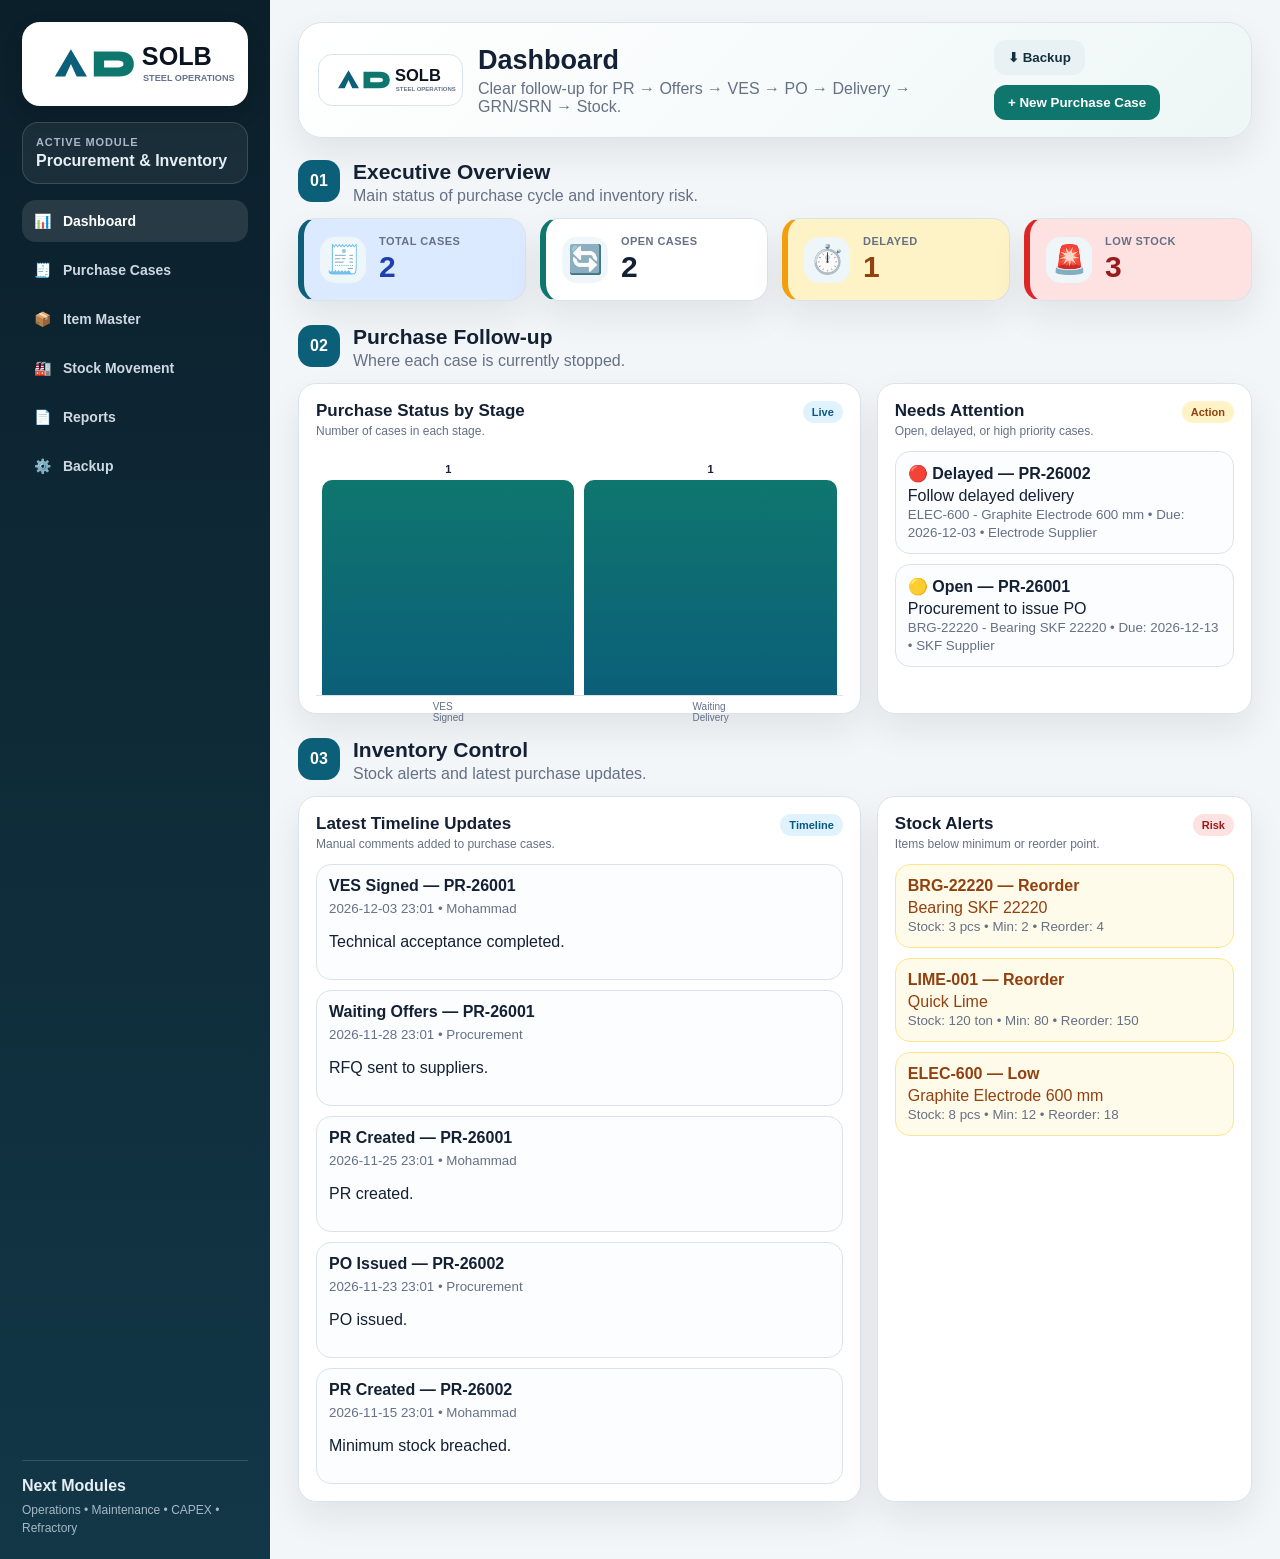
==== commit 9ab45622: "Add files via upload" ====
--- a/index.html
+++ b/index.html
@@ -1 +1,336 @@
-<!DOCTYPE html><html lang="en"><head><meta charset="UTF-8"><meta name="viewport" content="width=device-width, initial-scale=1.0"><title>SOMS | Procurement & Inventory</title><link rel="stylesheet" href="css/style.css"></head><body><aside class="sidebar"><div class="brand"><div class="mark">S</div><div><h1>SOMS</h1><p>Solb Operations Management System</p></div></div><nav><button class="active" data-page="home">🏠 Executive Home</button><button data-page="procurement">📦 Procurement</button><button data-page="inventory">🏭 Inventory</button><button data-page="items">📋 Item Master</button><button data-page="suppliers">🤝 Suppliers</button><button data-page="reports">📄 Reports</button><button data-page="modules">🧩 Future Modules</button><button data-page="settings">⚙️ Settings</button></nav><div class="activeModule"><b>Active Module</b><span>Procurement & Inventory</span></div></aside><main><header><div><h2 id="pageTitle">Executive Home</h2><p id="subtitle">Purchase cases, timeline, documents, stock and reports.</p></div><div class="actions"><button id="themeBtn" class="btn ghost">🌙 Theme</button><button id="backupBtn" class="btn soft">Export Backup</button><label class="btn soft">Import Backup<input hidden type="file" id="importFile" accept=".json"></label><button id="newCase" class="btn primary">+ New Case</button></div></header><section id="home" class="page active"><div class="kpis"><div><span>Total Cases</span><b id="kTotal">0</b></div><div><span>Open Cases</span><b id="kOpen">0</b></div><div><span>Delayed</span><b id="kDelayed">0</b></div><div><span>Critical Stock</span><b id="kCritical">0</b></div><div><span>Avg Completion</span><b id="kAvg">0%</b></div></div><div class="grid"><div class="panel"><h3>Purchase Pipeline</h3><div id="pipeline" class="chart"></div></div><div class="panel"><h3>Today's Actions</h3><div id="actionsList"></div></div></div><div class="grid"><div class="panel"><h3>Last Activity</h3><div id="activity"></div></div><div class="panel"><h3>Stock Alerts</h3><div id="alerts"></div></div></div></section><section id="procurement" class="page"><div class="toolbar"><input id="caseSearch" placeholder="Search PR, PO, item, supplier, status..."><select id="statusFilter"></select><button id="kanbanBtn" class="btn soft">Kanban</button><button id="tableBtn" class="btn soft">Table</button></div><div id="kanban" class="kanban"></div><div id="caseTableWrap" class="panel hidden"><table><thead><tr><th>PR</th><th>Item</th><th>Status</th><th>Progress</th><th>Owner</th><th>Supplier</th><th>Due</th><th>Next Action</th><th></th></tr></thead><tbody id="caseTable"></tbody></table></div></section><section id="inventory" class="page"><div class="toolbar"><button id="newMove" class="btn primary">+ Stock Movement</button><input id="moveSearch" placeholder="Search movement..."></div><div class="panel"><table><thead><tr><th>Date</th><th>Item</th><th>Type</th><th>Ref.</th><th>Qty</th><th>Balance After</th><th>Comment</th></tr></thead><tbody id="movesTable"></tbody></table></div></section><section id="items" class="page"><div class="toolbar"><button id="newItem" class="btn primary">+ New Item</button><input id="itemSearch" placeholder="Search material code, description..."></div><div class="panel"><table><thead><tr><th>Code</th><th>Description</th><th>Category</th><th>Warehouse</th><th>Stock</th><th>Min</th><th>Reorder</th><th>Status</th><th></th></tr></thead><tbody id="itemTable"></tbody></table></div></section><section id="suppliers" class="page"><div class="toolbar"><button id="newSupplier" class="btn primary">+ New Supplier</button><input id="supplierSearch" placeholder="Search supplier..."></div><div class="panel"><table><thead><tr><th>Supplier</th><th>Category</th><th>Contact</th><th>Email</th><th>Country</th><th>Rating</th><th>Lead Time</th><th></th></tr></thead><tbody id="supplierTable"></tbody></table></div></section><section id="reports" class="page"><div class="toolbar"><button onclick="window.print()" class="btn primary">Generate PDF</button><button id="csvCases" class="btn soft">Export Cases CSV</button><button id="csvItems" class="btn soft">Export Items CSV</button></div><div class="panel report"><h2>SOMS Procurement & Inventory Report</h2><p id="reportDate"></p><div class="reportKpis"><div>Total Cases<b id="rTotal">0</b></div><div>Open Cases<b id="rOpen">0</b></div><div>Delayed<b id="rDelayed">0</b></div><div>Critical Stock<b id="rCritical">0</b></div></div><h3>Open Cases</h3><table><thead><tr><th>PR</th><th>Item</th><th>Status</th><th>Completion</th><th>Next Action</th><th>Last Update</th></tr></thead><tbody id="reportCases"></tbody></table><h3>Stock Alerts</h3><table><thead><tr><th>Code</th><th>Description</th><th>Stock</th><th>Min</th><th>Status</th></tr></thead><tbody id="reportStock"></tbody></table></div></section><section id="modules" class="page"><div class="panel"><h3>Future Modules Roadmap</h3><div class="modules"><div class="on">📦 Procurement & Inventory<br><small>Active first module</small></div><div>⚙️ Operations<br><small>EAF / LF / CCM KPIs</small></div><div>🔧 Maintenance<br><small>Work orders and PM</small></div><div>💰 CAPEX<br><small>Budget and progress</small></div><div>🧱 Refractory<br><small>Campaign and cost</small></div><div>👥 HR Follow-up<br><small>Vacancies and pipeline</small></div><div>🤖 AI Assistant<br><small>Summaries and alerts</small></div></div></div></section><section id="settings" class="page"><div class="panel"><h3>Storage & Backup</h3><p>This GitHub Pages version stores data locally in the browser. Use Export Backup regularly. Cloud database and real file storage will be added in V3.</p><button id="resetBtn" class="btn danger">Reset Demo Data</button><h3>Configuration</h3><pre id="configView"></pre></div></section></main><div id="toast"></div><div id="caseModal" class="modal"><div class="modalCard wide"><div class="modalHead"><div><h3 id="caseTitle">Purchase Case</h3><p>Details, manual timeline, comments, documents, and cycle view.</p></div><button class="close">✕</button></div><div class="tabs"><button class="tab active" data-tab="details">Details</button><button class="tab" data-tab="timeline">Timeline & Comments</button><button class="tab" data-tab="docs">Documents</button><button class="tab" data-tab="cycle">Cycle View</button></div><div id="details" class="tabPanel active"><form id="caseForm" class="form"><input type="hidden" id="cId"><label>PR No.<input id="cPr" required></label><label>PO No.<input id="cPo"></label><label>Item<select id="cItem"></select></label><label>Type<select id="cType"></select></label><label>Status<select id="cStatus"></select></label><label>Priority<select id="cPriority"></select></label><label>Owner<input id="cOwner"></label><label>Department<input id="cDept" value="SMP"></label><label>Supplier<select id="cSupplier"></select></label><label>Qty<input id="cQty" type="number" step="0.01"></label><label>Value<input id="cValue" type="number" step="0.01"></label><label>Cost Center<input id="cCost" value="SP001"></label><label>PR Date<input id="cPrDate" type="date"></label><label>Due Date<input id="cDue" type="date"></label><label>Next Action<input id="cNext"></label><label>Responsible<input id="cResp"></label><label class="span2">Description<textarea id="cDesc"></textarea></label><div class="span2 right"><button class="btn primary">Save Case</button></div></form></div><div id="timeline" class="tabPanel"><form id="timelineForm" class="form compact"><label>Date<input id="tlDate" type="datetime-local"></label><label>Update Type<select id="tlType"></select></label><label>Person<input id="tlPerson" value="Mohammad"></label><label class="span2">Comment<input id="tlComment"></label><div class="span2 right"><button class="btn soft">+ Add Update</button></div></form><div id="timelineList" class="timeline"></div></div><div id="docs" class="tabPanel"><div class="docTools"><input id="docTitle" placeholder="Document title"><input id="docFile" type="file"><input id="docLink" placeholder="Optional link/path"><button id="addDoc" class="btn soft">+ Add Document Ref.</button></div><p class="muted">Static version saves document names/references only. Permanent upload requires cloud storage in V3.</p><div id="docList" class="docList"></div></div><div id="cycle" class="tabPanel"><div id="cycleView" class="cycle"></div></div></div></div><div id="itemModal" class="modal"><div class="modalCard"><div class="modalHead"><h3>Item Master</h3><button class="close">✕</button></div><form id="itemForm" class="form"><input type="hidden" id="iId"><label>Material Code<input id="iCode" required></label><label>Internal Code<input id="iInternal"></label><label class="span2">Description<input id="iDesc" required></label><label>Category<select id="iCategory"></select></label><label>Warehouse<select id="iWarehouse"></select></label><label>Unit<input id="iUnit" value="pcs"></label><label>Stock<input id="iStock" type="number" step="0.01"></label><label>Min<input id="iMin" type="number" step="0.01"></label><label>Max<input id="iMax" type="number" step="0.01"></label><label>Reorder<input id="iReorder" type="number" step="0.01"></label><label>Supplier<select id="iSupplier"></select></label><div class="span2 right"><button class="btn primary">Save Item</button></div></form></div></div><div id="moveModal" class="modal"><div class="modalCard"><div class="modalHead"><h3>Stock Movement</h3><button class="close">✕</button></div><form id="moveForm" class="form"><label>Date<input id="mDate" type="datetime-local"></label><label>Item<select id="mItem"></select></label><label>Type<select id="mType"></select></label><label>Reference<input id="mRef"></label><label>Qty<input id="mQty" type="number" step="0.01" required></label><label>Person<input id="mPerson" value="Mohammad"></label><label class="span2">Comment<input id="mComment"></label><div class="span2 right"><button class="btn primary">Save Movement</button></div></form></div></div><div id="supplierModal" class="modal"><div class="modalCard"><div class="modalHead"><h3>Supplier</h3><button class="close">✕</button></div><form id="supplierForm" class="form"><input type="hidden" id="sId"><label class="span2">Supplier Name<input id="sName" required></label><label>Category<input id="sCategory"></label><label>Country<input id="sCountry"></label><label>Contact<input id="sContact"></label><label>Email<input id="sEmail"></label><label>Phone<input id="sPhone"></label><label>Rating<select id="sRating"><option>A</option><option>B</option><option>C</option></select></label><label>Lead Time Days<input id="sLead" type="number"></label><div class="span2 right"><button class="btn primary">Save Supplier</button></div></form></div></div><script src="data/sample-data.js"></script><script src="js/app.js"></script></body></html>+<!DOCTYPE html>
+<html lang="en">
+<head>
+  <meta charset="UTF-8" />
+  <meta name="viewport" content="width=device-width, initial-scale=1.0" />
+  <title>SOMS | Solb Purchase & Inventory</title>
+  <link rel="stylesheet" href="css/style.css" />
+</head>
+<body>
+<div class="layout">
+
+  <aside class="sidebar">
+    <div class="side-logo">
+      <img src="assets/solb-logo.svg" alt="SOLB Logo">
+    </div>
+
+    <div class="module-chip">
+      <span>ACTIVE MODULE</span>
+      <b>Procurement & Inventory</b>
+    </div>
+
+    <nav class="nav">
+      <button class="active" data-page="dashboard"><span>📊</span> Dashboard</button>
+      <button data-page="orders"><span>🧾</span> Purchase Cases</button>
+      <button data-page="items"><span>📦</span> Item Master</button>
+      <button data-page="stock"><span>🏭</span> Stock Movement</button>
+      <button data-page="reports"><span>📄</span> Reports</button>
+      <button data-page="backup"><span>⚙️</span> Backup</button>
+    </nav>
+
+    <div class="future-box">
+      <b>Next Modules</b>
+      <p>Operations • Maintenance • CAPEX • Refractory</p>
+    </div>
+  </aside>
+
+  <main class="main">
+    <header class="app-header">
+      <div class="header-left">
+        <img src="assets/solb-logo.svg" alt="SOLB Logo">
+        <div>
+          <h1 id="pageTitle">Dashboard</h1>
+          <p id="pageSubtitle">Clear follow-up for PR → Offers → VES → PO → Delivery → GRN/SRN → Stock.</p>
+        </div>
+      </div>
+      <div class="header-actions">
+        <button class="btn light" onclick="downloadBackup()">⬇ Backup</button>
+        <button class="btn primary" onclick="openOrder()">+ New Purchase Case</button>
+      </div>
+    </header>
+
+    <section id="dashboard" class="page show">
+
+      <div class="section-title">
+        <span>01</span>
+        <div>
+          <h2>Executive Overview</h2>
+          <p>Main status of purchase cycle and inventory risk.</p>
+        </div>
+      </div>
+
+      <div class="kpi-grid">
+        <div class="kpi blue"><i>🧾</i><div><span>Total Cases</span><b id="kTotal">0</b></div></div>
+        <div class="kpi teal"><i>🔄</i><div><span>Open Cases</span><b id="kOpen">0</b></div></div>
+        <div class="kpi orange"><i>⏱️</i><div><span>Delayed</span><b id="kDelayed">0</b></div></div>
+        <div class="kpi red"><i>🚨</i><div><span>Low Stock</span><b id="kLow">0</b></div></div>
+      </div>
+
+      <div class="section-title compact">
+        <span>02</span>
+        <div>
+          <h2>Purchase Follow-up</h2>
+          <p>Where each case is currently stopped.</p>
+        </div>
+      </div>
+
+      <div class="grid cols-2">
+        <div class="panel">
+          <div class="panel-title">
+            <div><h3>Purchase Status by Stage</h3><p>Number of cases in each stage.</p></div>
+            <span class="tag">Live</span>
+          </div>
+          <div id="statusBars" class="status-chart"></div>
+        </div>
+
+        <div class="panel">
+          <div class="panel-title">
+            <div><h3>Needs Attention</h3><p>Open, delayed, or high priority cases.</p></div>
+            <span class="tag orange">Action</span>
+          </div>
+          <div id="attention" class="stack"></div>
+        </div>
+      </div>
+
+      <div class="section-title compact">
+        <span>03</span>
+        <div>
+          <h2>Inventory Control</h2>
+          <p>Stock alerts and latest purchase updates.</p>
+        </div>
+      </div>
+
+      <div class="grid cols-2">
+        <div class="panel">
+          <div class="panel-title">
+            <div><h3>Latest Timeline Updates</h3><p>Manual comments added to purchase cases.</p></div>
+            <span class="tag">Timeline</span>
+          </div>
+          <div id="latestUpdates" class="timeline-preview"></div>
+        </div>
+
+        <div class="panel">
+          <div class="panel-title">
+            <div><h3>Stock Alerts</h3><p>Items below minimum or reorder point.</p></div>
+            <span class="tag red">Risk</span>
+          </div>
+          <div id="stockAlerts" class="stack"></div>
+        </div>
+      </div>
+    </section>
+
+    <section id="orders" class="page">
+      <div class="section-title">
+        <span>01</span>
+        <div><h2>Purchase Cases</h2><p>Simple cards for every PR. Open any case to update details, timeline, and documents.</p></div>
+      </div>
+
+      <div class="toolbar">
+        <input id="orderSearch" placeholder="Search PR, PO, item, supplier, next action..." oninput="render()" />
+        <select id="statusFilter" onchange="render()"><option value="">All Status</option></select>
+      </div>
+      <div id="orderCards" class="order-grid"></div>
+    </section>
+
+    <section id="items" class="page">
+      <div class="section-title">
+        <span>01</span>
+        <div><h2>Item Master</h2><p>Item code, description, threshold and current balance.</p></div>
+      </div>
+
+      <div class="toolbar">
+        <button class="btn primary" onclick="openItem()">+ New Item</button>
+        <input id="itemSearch" placeholder="Search item code or description..." oninput="render()" />
+      </div>
+
+      <div class="panel table-panel">
+        <table>
+          <thead><tr><th>Item Code</th><th>Description</th><th>Category</th><th>Unit</th><th>Stock</th><th>Min</th><th>Status</th><th></th></tr></thead>
+          <tbody id="itemsTable"></tbody>
+        </table>
+      </div>
+    </section>
+
+    <section id="stock" class="page">
+      <div class="section-title">
+        <span>01</span>
+        <div><h2>Stock Movement</h2><p>GRN/SRN increases balance. Issue Note decreases balance.</p></div>
+      </div>
+
+      <div class="toolbar">
+        <button class="btn primary" onclick="openMove()">+ Add GRN/SRN or Issue Note</button>
+      </div>
+
+      <div class="panel table-panel">
+        <table>
+          <thead><tr><th>Date</th><th>Item</th><th>Type</th><th>Reference</th><th>Qty</th><th>Balance</th><th>Comment</th></tr></thead>
+          <tbody id="movesTable"></tbody>
+        </table>
+      </div>
+    </section>
+
+    <section id="reports" class="page">
+      <div class="section-title">
+        <span>01</span>
+        <div><h2>Reports</h2><p>Generate PDF report or export case data.</p></div>
+      </div>
+
+      <div class="toolbar">
+        <button class="btn primary" onclick="window.print()">Generate PDF</button>
+        <button class="btn light" onclick="exportCSV()">Export CSV</button>
+      </div>
+
+      <div class="panel report">
+        <div class="report-head">
+          <img src="assets/solb-logo.svg" alt="SOLB Logo">
+          <div>
+            <h2>Purchase & Inventory Status Report</h2>
+            <p id="reportDate"></p>
+          </div>
+        </div>
+        <div class="kpi-grid small">
+          <div class="kpi blue"><i>🧾</i><div><span>Total</span><b id="rTotal">0</b></div></div>
+          <div class="kpi teal"><i>🔄</i><div><span>Open</span><b id="rOpen">0</b></div></div>
+          <div class="kpi orange"><i>⏱️</i><div><span>Delayed</span><b id="rDelayed">0</b></div></div>
+          <div class="kpi red"><i>🚨</i><div><span>Low Stock</span><b id="rLow">0</b></div></div>
+        </div>
+        <h3>Open Cases</h3>
+        <table><thead><tr><th>PR</th><th>Item</th><th>Status</th><th>Progress</th><th>Next Action</th></tr></thead><tbody id="reportCases"></tbody></table>
+        <h3>Stock Alerts</h3>
+        <table><thead><tr><th>Code</th><th>Description</th><th>Stock</th><th>Min</th><th>Status</th></tr></thead><tbody id="reportStock"></tbody></table>
+      </div>
+    </section>
+
+    <section id="backup" class="page">
+      <div class="section-title">
+        <span>01</span>
+        <div><h2>Backup & Restore</h2><p>Data is saved in the browser. Export backup regularly.</p></div>
+      </div>
+
+      <div class="panel backup-panel">
+        <h3>Data Backup</h3>
+        <p>This GitHub Pages version stores data locally in your browser. Cloud database and real file upload can be added later.</p>
+        <div class="toolbar">
+          <button class="btn primary" onclick="downloadBackup()">Export Backup JSON</button>
+          <label class="btn light">Import Backup JSON <input type="file" accept=".json" hidden onchange="importBackup(event)" /></label>
+          <button class="btn danger" onclick="resetData()">Reset Demo Data</button>
+        </div>
+      </div>
+    </section>
+  </main>
+</div>
+
+<div class="modal" id="orderModal">
+  <div class="modal-box wide">
+    <div class="modal-head">
+      <div>
+        <h3 id="orderTitle">Purchase Case</h3>
+        <p>Update the case manually. Keep the workflow simple.</p>
+      </div>
+      <button onclick="closeModal()">✕</button>
+    </div>
+
+    <div class="tabs">
+      <button class="tab active" onclick="tab('details',this)">① Details</button>
+      <button class="tab" onclick="tab('timeline',this)">② Timeline & Comments</button>
+      <button class="tab" onclick="tab('docs',this)">③ Documents</button>
+    </div>
+
+    <div id="details" class="tabpage show">
+      <div class="form-section">
+        <h4>Basic Information</h4>
+        <div class="form">
+          <input type="hidden" id="oId">
+          <label>PR No.<input id="oPr"></label>
+          <label>PO No.<input id="oPo"></label>
+          <label>Item<select id="oItem"></select></label>
+          <label>Type<select id="oType"><option>Spare Parts</option><option>Raw Materials</option><option>Service</option><option>Consumables</option><option>CAPEX</option></select></label>
+          <label>Status<select id="oStatus"></select></label>
+          <label>Priority<select id="oPriority"><option>Low</option><option>Medium</option><option>High</option><option>Critical</option></select></label>
+        </div>
+      </div>
+
+      <div class="form-section">
+        <h4>Responsibility & Follow-up</h4>
+        <div class="form">
+          <label>Supplier<input id="oSupplier"></label>
+          <label>Owner<input id="oOwner" value="Mohammad"></label>
+          <label>Quantity<input id="oQty" type="number"></label>
+          <label>Due Date<input id="oDue" type="date"></label>
+          <label class="wide-field">Next Action<input id="oNext" placeholder="Example: Procurement to issue PO"></label>
+          <label class="wide-field">Description<textarea id="oDesc"></textarea></label>
+        </div>
+      </div>
+
+      <div class="right"><button class="btn primary" onclick="saveOrder()">Save Case</button></div>
+    </div>
+
+    <div id="timeline" class="tabpage">
+      <div class="form-section">
+        <h4>Add Manual Update</h4>
+        <div class="form compact">
+          <label>Date<input id="tDate" type="datetime-local"></label>
+          <label>Update<select id="tType"></select></label>
+          <label>Person<input id="tPerson" value="Mohammad"></label>
+          <label class="wide-field">Comment<input id="tComment" placeholder="Write update, issue, decision, or next action"></label>
+        </div>
+        <button class="btn light" onclick="addTimeline()">+ Add Update</button>
+      </div>
+      <div id="timelineList" class="timeline"></div>
+    </div>
+
+    <div id="docs" class="tabpage">
+      <div class="form-section">
+        <h4>Add Document Reference</h4>
+        <div class="form compact">
+          <label>Document Type<select id="dType"><option>PR</option><option>Offer</option><option>VES</option><option>Signed VES</option><option>PO</option><option>GRN/SRN</option><option>Issue Note</option><option>Photo</option><option>Other</option></select></label>
+          <label>File<input id="dFile" type="file"></label>
+          <label class="wide-field">Comment<input id="dComment"></label>
+        </div>
+        <button class="btn light" onclick="addDoc()">+ Add Document Reference</button>
+        <p class="note">This static version stores file names only. Permanent uploads require cloud storage in the next version.</p>
+      </div>
+      <div id="docsList" class="doc-grid"></div>
+    </div>
+  </div>
+</div>
+
+<div class="modal" id="itemModal">
+  <div class="modal-box">
+    <div class="modal-head"><div><h3>Item Master</h3><p>Add or edit item balance and threshold.</p></div><button onclick="closeModal()">✕</button></div>
+    <div class="form-section">
+      <div class="form">
+        <input type="hidden" id="iId">
+        <label>Item Code<input id="iCode"></label>
+        <label>Category<input id="iCat"></label>
+        <label class="wide-field">Description<input id="iDesc"></label>
+        <label>Unit<input id="iUnit" value="pcs"></label>
+        <label>Current Stock<input id="iStock" type="number"></label>
+        <label>Minimum Stock<input id="iMin" type="number"></label>
+        <label>Reorder Point<input id="iReorder" type="number"></label>
+      </div>
+    </div>
+    <div class="right"><button class="btn primary" onclick="saveItem()">Save Item</button></div>
+  </div>
+</div>
+
+<div class="modal" id="moveModal">
+  <div class="modal-box">
+    <div class="modal-head"><div><h3>Stock Movement</h3><p>Register receiving or consumption.</p></div><button onclick="closeModal()">✕</button></div>
+    <div class="form-section">
+      <div class="form">
+        <label>Date<input id="mDate" type="datetime-local"></label>
+        <label>Item<select id="mItem"></select></label>
+        <label>Type<select id="mType"><option>GRN</option><option>SRN</option><option>Issue Note</option><option>Manual Adjustment</option></select></label>
+        <label>Reference<input id="mRef"></label>
+        <label>Qty<input id="mQty" type="number"></label>
+        <label class="wide-field">Comment<input id="mComment"></label>
+      </div>
+    </div>
+    <div class="right"><button class="btn primary" onclick="saveMove()">Save Movement</button></div>
+  </div>
+</div>
+
+<script src="js/app.js"></script>
+</body>
+</html>
--- a/css/style.css
+++ b/css/style.css
@@ -1 +1,172 @@
- :root{--bg:#f4f7fb;--card:#fff;--ink:#172033;--muted:#64748b;--line:#e2e8f0;--primary:#0f766e;--shadow:0 16px 40px rgba(15,23,42,.08);--r:18px}*{box-sizing:border-box}body{margin:0;background:var(--bg);color:var(--ink);font-family:Inter,Segoe UI,Arial,sans-serif}.dark{--bg:#0f172a;--card:#111827;--ink:#e5e7eb;--muted:#94a3b8;--line:#273449}.sidebar{position:fixed;inset:0 auto 0 0;width:280px;background:#0b1220;color:#dbeafe;padding:22px;display:flex;flex-direction:column}.brand{display:flex;gap:12px;align-items:center;margin-bottom:24px}.mark{width:46px;height:46px;border-radius:14px;background:linear-gradient(135deg,#0f766e,#22c55e);display:grid;place-items:center;font-size:24px;font-weight:900}.brand h1{margin:0}.brand p{margin:3px 0 0;color:#93a4b8;font-size:12px}nav button{width:100%;text-align:left;border:0;background:transparent;color:#cbd5e1;padding:13px 12px;border-radius:14px;margin:3px 0;cursor:pointer;font-weight:700}nav button:hover,nav button.active{background:#162033;color:#fff}.activeModule{margin-top:auto;background:#111c31;border:1px solid #26354e;padding:14px;border-radius:16px}.activeModule span{display:block;color:#93a4b8;font-size:12px;margin-top:4px}main{margin-left:280px;padding:24px 28px}header{display:flex;justify-content:space-between;gap:16px;align-items:flex-start;margin-bottom:20px}h2{margin:0;font-size:28px}header p{margin:5px 0;color:var(--muted)}.actions,.toolbar{display:flex;gap:10px;flex-wrap:wrap;align-items:center}.btn{border:0;border-radius:12px;padding:10px 14px;font-weight:800;cursor:pointer}.primary{background:var(--primary);color:white}.soft{background:#eaf2f6;color:#172033}.ghost{background:var(--card);border:1px solid var(--line);color:var(--ink)}.danger{background:#fee2e2;color:#991b1b}.page{display:none}.page.active{display:block}.kpis{display:grid;grid-template-columns:repeat(5,1fr);gap:14px;margin-bottom:18px}.kpis div,.panel{background:var(--card);border:1px solid var(--line);border-radius:var(--r);box-shadow:var(--shadow);padding:17px}.kpis span{display:block;color:var(--muted);font-size:12px;text-transform:uppercase;font-weight:900}.kpis b{display:block;font-size:31px;margin-top:8px}.grid{display:grid;grid-template-columns:1.25fr .85fr;gap:18px;margin-bottom:18px}.toolbar{margin-bottom:14px}input,select,textarea{border:1px solid var(--line);border-radius:12px;padding:10px;background:var(--card);color:var(--ink)}.toolbar input{min-width:320px}table{width:100%;border-collapse:collapse}th,td{padding:12px;border-bottom:1px solid var(--line);font-size:13px;text-align:left;vertical-align:top}th{font-size:11px;text-transform:uppercase;color:var(--muted);background:rgba(148,163,184,.08)}.badge{display:inline-block;padding:5px 9px;border-radius:999px;font-size:12px;font-weight:900}.red{background:#fee2e2;color:#991b1b}.yellow{background:#fef3c7;color:#92400e}.green{background:#dcfce7;color:#166534}.blue{background:#dbeafe;color:#1e40af}.gray{background:#f1f5f9;color:#475569}.progress{height:9px;background:#e5e7eb;border-radius:999px;overflow:hidden}.progress div{height:100%;background:linear-gradient(90deg,#0f766e,#22c55e)}.chart{height:250px;display:flex;align-items:flex-end;gap:10px;border-bottom:1px solid var(--line)}.bar{flex:1;min-width:30px;background:linear-gradient(180deg,#14b8a6,#0f766e);border-radius:12px 12px 0 0;position:relative}.bar b{position:absolute;bottom:100%;left:50%;transform:translateX(-50%);font-size:11px}.bar span{position:absolute;top:100%;left:50%;transform:translateX(-50%);font-size:10px;color:var(--muted);white-space:nowrap}.listCard{border:1px solid var(--line);background:rgba(148,163,184,.06);border-radius:14px;padding:12px;margin-bottom:10px;cursor:pointer}.kanban{display:grid;grid-template-columns:repeat(4,minmax(220px,1fr));gap:14px}.col{background:rgba(148,163,184,.13);border:1px solid var(--line);border-radius:17px;padding:12px}.caseCard{background:var(--card);border:1px solid var(--line);border-radius:15px;padding:12px;margin-bottom:10px;cursor:pointer}.hidden{display:none!important}.modal{position:fixed;inset:0;background:rgba(2,6,23,.55);display:none;align-items:center;justify-content:center;padding:20px;z-index:50}.modal.show{display:flex}.modalCard{background:var(--card);border-radius:24px;box-shadow:0 40px 90px rgba(0,0,0,.28);width:min(780px,96vw);max-height:92vh;overflow:auto;padding:20px}.modalCard.wide{width:min(1180px,96vw)}.modalHead{display:flex;justify-content:space-between;border-bottom:1px solid var(--line);padding-bottom:12px;margin-bottom:14px}.close{border:0;background:#eef2f7;border-radius:10px;padding:8px;cursor:pointer}.tabs{display:flex;gap:8px;margin-bottom:14px}.tab{border:0;background:#eef2f7;border-radius:999px;padding:9px 13px;font-weight:900;cursor:pointer}.tab.active{background:var(--primary);color:white}.tabPanel{display:none}.tabPanel.active{display:block}.form{display:grid;grid-template-columns:repeat(2,1fr);gap:12px}.form.compact{grid-template-columns:repeat(4,1fr)}.form label{font-size:12px;color:var(--muted);font-weight:900}.form input,.form select,.form textarea{width:100%;margin-top:5px}.form textarea{min-height:80px}.span2{grid-column:span 2}.right{text-align:right}.timeline{border-left:3px solid #d1d5db;margin-left:12px;padding-left:18px}.tl{position:relative;border:1px solid var(--line);border-radius:14px;padding:12px;margin-bottom:10px}.tl:before{content:"";position:absolute;left:-27px;top:14px;width:14px;height:14px;border-radius:50%;background:var(--primary);border:3px solid #d1fae5}.docTools{display:grid;grid-template-columns:1fr 1fr 1fr auto;gap:10px}.docList,.modules{display:grid;grid-template-columns:repeat(3,1fr);gap:12px}.doc,.modules div{border:1px dashed #cbd5e1;background:rgba(148,163,184,.08);border-radius:15px;padding:13px}.modules .on{background:#ecfdf5;border-color:#99f6e4;color:#065f46}.cycle{display:flex;gap:10px;overflow-x:auto}.step{min-width:145px;border:1px solid var(--line);border-radius:15px;padding:14px;text-align:center;background:rgba(148,163,184,.08)}.done{background:#dcfce7;color:#166534}.current{background:#fef3c7;color:#92400e}.late{background:#fee2e2;color:#991b1b}.reportKpis{display:grid;grid-template-columns:repeat(4,1fr);gap:12px;margin:15px 0}.reportKpis div{background:rgba(148,163,184,.08);border-radius:14px;padding:14px}.reportKpis b{display:block;font-size:26px;margin-top:5px}#toast{position:fixed;right:22px;bottom:22px;background:#0b1220;color:white;padding:12px 16px;border-radius:14px;opacity:0;transition:.2s;z-index:100}#toast.show{opacity:1}.muted{color:var(--muted);font-size:13px}pre{white-space:pre-wrap;background:#0b1220;color:#d1fae5;padding:14px;border-radius:14px}@media(max-width:1000px){.sidebar{position:relative;width:auto}main{margin-left:0}.kpis,.grid,.kanban,.modules,.docList{grid-template-columns:1fr}header{flex-direction:column}.form,.form.compact,.docTools{grid-template-columns:1fr}.span2{grid-column:auto}.toolbar input{min-width:100%}}@media print{.sidebar,header,.toolbar,.modal{display:none!important}main{margin:0;padding:0}.page{display:none!important}#reports{display:block!important}.panel{box-shadow:none;border:0}body{background:white}}+:root{
+  --bg:#f3f6f8;
+  --panel:#ffffff;
+  --ink:#142033;
+  --muted:#667085;
+  --line:#dbe3ea;
+  --nav:#0b1f2a;
+  --nav2:#123747;
+  --solb-blue:#0b5f79;
+  --solb-teal:#0f766e;
+  --solb-orange:#f59e0b;
+  --danger:#dc2626;
+  --ok:#16a34a;
+  --shadow:0 16px 35px rgba(15,23,42,.08);
+  --r:18px;
+}
+*{box-sizing:border-box}
+body{margin:0;background:var(--bg);color:var(--ink);font-family:Segoe UI,Arial,sans-serif}
+.layout{display:grid;grid-template-columns:270px 1fr;min-height:100vh}
+
+/* Sidebar */
+.sidebar{background:linear-gradient(180deg,var(--nav),var(--nav2));padding:22px;color:#e7eef4;display:flex;flex-direction:column;gap:16px}
+.side-logo{background:#fff;border-radius:18px;padding:10px;box-shadow:0 8px 20px rgba(0,0,0,.14)}
+.side-logo img{width:100%;display:block}
+.module-chip{border:1px solid rgba(255,255,255,.14);background:rgba(255,255,255,.06);border-radius:16px;padding:13px}
+.module-chip span{display:block;color:#a7b7c7;font-size:11px;font-weight:800;letter-spacing:.08em}
+.module-chip b{display:block;margin-top:4px}
+.nav{display:flex;flex-direction:column;gap:7px}
+.nav button{border:0;background:transparent;color:#cdd8e3;text-align:left;border-radius:14px;padding:13px 12px;font-weight:750;cursor:pointer;font-size:14px}
+.nav button span{display:inline-block;width:25px}
+.nav button:hover,.nav button.active{background:rgba(255,255,255,.11);color:white}
+.future-box{margin-top:auto;border-top:1px solid rgba(255,255,255,.14);padding-top:16px}
+.future-box p{color:#a7b7c7;font-size:12px;line-height:1.5;margin:6px 0 0}
+
+/* Main */
+.main{padding:22px 28px 40px}
+.app-header{background:linear-gradient(135deg,#ffffff,#eef7f6);border:1px solid var(--line);border-radius:24px;box-shadow:var(--shadow);padding:17px 19px;margin-bottom:22px;display:flex;align-items:center;justify-content:space-between;gap:16px}
+.header-left{display:flex;align-items:center;gap:15px}
+.header-left img{width:145px;background:#fff;border:1px solid var(--line);border-radius:14px;padding:4px}
+.app-header h1{margin:0;font-size:27px}
+.app-header p{margin:4px 0 0;color:var(--muted)}
+.header-actions,.toolbar{display:flex;gap:10px;flex-wrap:wrap;align-items:center}
+.btn{border:0;border-radius:12px;padding:10px 14px;font-weight:800;cursor:pointer}
+.btn.primary{background:var(--solb-teal);color:white}
+.btn.primary:hover{background:#115e59}
+.btn.light{background:#e8f1f4;color:#14313d}
+.btn.danger{background:#fee2e2;color:#991b1b}
+input,select,textarea{border:1px solid var(--line);border-radius:12px;padding:10px;background:white;color:var(--ink);width:100%}
+textarea{min-height:86px;resize:vertical}
+.toolbar{margin-bottom:15px}
+.toolbar input{max-width:420px;min-width:300px}
+.page{display:none}
+.page.show{display:block}
+
+/* Sections */
+.section-title{display:flex;gap:13px;align-items:flex-start;margin:19px 0 13px}
+.section-title.compact{margin-top:24px}
+.section-title span{width:42px;height:42px;border-radius:14px;background:var(--solb-blue);color:white;display:grid;place-items:center;font-weight:900}
+.section-title h2{font-size:21px;margin:0}
+.section-title p{margin:3px 0 0;color:var(--muted)}
+
+.grid{display:grid;gap:16px;margin-bottom:17px}
+.cols-2{grid-template-columns:1.2fr .8fr}
+.panel{background:var(--panel);border:1px solid var(--line);border-radius:var(--r);box-shadow:var(--shadow);padding:17px}
+.panel-title{display:flex;justify-content:space-between;align-items:flex-start;gap:12px;margin-bottom:13px}
+.panel-title h3{margin:0;font-size:17px}
+.panel-title p{margin:3px 0 0;color:var(--muted);font-size:12px}
+.tag{background:#e0f2fe;color:#075985;border-radius:999px;padding:5px 9px;font-size:11px;font-weight:900}
+.tag.orange{background:#fef3c7;color:#92400e}
+.tag.red{background:#fee2e2;color:#991b1b}
+
+/* KPIs */
+.kpi-grid{display:grid;grid-template-columns:repeat(4,1fr);gap:14px}
+.kpi{background:var(--panel);border:1px solid var(--line);border-radius:18px;box-shadow:var(--shadow);padding:16px;display:flex;align-items:center;gap:13px;border-left:6px solid var(--solb-blue)}
+.kpi i{font-style:normal;font-size:28px;width:46px;height:46px;border-radius:15px;display:grid;place-items:center;background:#eef6f9}
+.kpi span{display:block;color:var(--muted);font-size:11px;font-weight:900;text-transform:uppercase;letter-spacing:.04em}
+.kpi b{font-size:30px;margin-top:3px;display:block}
+.kpi.teal{border-left-color:var(--solb-teal)}
+.kpi.orange{border-left-color:var(--solb-orange)}
+.kpi.red{border-left-color:var(--danger)}
+.kpi.small .kpi{padding:12px}
+
+/* Dashboard blocks */
+.status-chart{height:245px;display:flex;align-items:end;gap:10px;border-bottom:1px solid var(--line);padding:18px 6px 0}
+.bar{flex:1;min-width:32px;background:linear-gradient(180deg,#0f766e,#0b5f79);border-radius:10px 10px 0 0;position:relative}
+.bar b{position:absolute;bottom:100%;left:50%;transform:translateX(-50%);font-size:11px;margin-bottom:5px}
+.bar span{position:absolute;top:100%;left:50%;transform:translateX(-50%);font-size:10px;color:var(--muted);margin-top:6px;white-space:nowrap}
+.stack{display:flex;flex-direction:column;gap:10px}
+.action-card,.stock-card,.update-card{border:1px solid var(--line);background:#fbfdff;border-radius:15px;padding:12px;cursor:pointer}
+.action-card:hover,.update-card:hover{border-color:#8cc7c1}
+.action-card b,.stock-card b,.update-card b{display:block;margin-bottom:4px}
+.action-card small,.stock-card small,.update-card small{color:var(--muted)}
+.stock-card.red{border-color:#fecaca;background:#fff1f2}
+.stock-card.orange{border-color:#fde68a;background:#fffbeb}
+.timeline-preview{display:flex;flex-direction:column;gap:10px}
+
+/* Orders */
+.order-grid{display:grid;grid-template-columns:repeat(3,minmax(260px,1fr));gap:14px}
+.order-card{background:#fff;border:1px solid var(--line);border-radius:20px;padding:16px;box-shadow:var(--shadow);cursor:pointer;position:relative;overflow:hidden}
+.order-card:before{content:"";position:absolute;left:0;top:0;bottom:0;width:6px;background:var(--solb-teal)}
+.order-card.delayed:before{background:var(--danger)}
+.order-card h3{margin:0 0 7px;font-size:18px}
+.order-card .item{font-weight:750}
+.meta{color:var(--muted);font-size:12px;margin:5px 0}
+.badge{display:inline-block;border-radius:999px;padding:5px 9px;font-size:11px;font-weight:900;margin:4px 4px 4px 0}
+.green{background:#dcfce7;color:#166534}
+.orange{background:#fef3c7;color:#92400e}
+.red{background:#fee2e2;color:#991b1b}
+.blue{background:#dbeafe;color:#1e40af}
+.gray{background:#f1f5f9;color:#475569}
+.progress{height:10px;background:#e5e7eb;border-radius:999px;overflow:hidden;margin:11px 0 5px}
+.progress div{height:100%;background:linear-gradient(90deg,var(--solb-blue),var(--solb-teal))}
+
+/* Tables */
+.table-panel{padding:0;overflow:hidden}
+table{width:100%;border-collapse:collapse}
+th,td{padding:12px;border-bottom:1px solid var(--line);text-align:left;font-size:13px}
+th{background:#f8fafc;color:#64748b;font-size:11px;text-transform:uppercase;letter-spacing:.04em}
+tr:hover td{background:#fbfdff}
+.right{text-align:right}
+
+/* Modals */
+.modal{position:fixed;inset:0;background:rgba(2,6,23,.55);display:none;align-items:center;justify-content:center;padding:20px;z-index:10}
+.modal.show{display:flex}
+.modal-box{background:#fff;border-radius:24px;box-shadow:0 35px 80px rgba(0,0,0,.25);padding:20px;width:min(790px,96vw);max-height:92vh;overflow:auto}
+.modal-box.wide{width:min(1080px,96vw)}
+.modal-head{display:flex;justify-content:space-between;align-items:flex-start;border-bottom:1px solid var(--line);padding-bottom:13px;margin-bottom:14px}
+.modal-head h3{margin:0;font-size:22px}
+.modal-head p{margin:3px 0 0;color:var(--muted)}
+.modal-head button{border:0;border-radius:11px;background:#f1f5f9;padding:9px;cursor:pointer}
+.tabs{display:flex;gap:8px;flex-wrap:wrap;margin-bottom:15px}
+.tab{border:0;background:#eef2f7;border-radius:999px;padding:9px 13px;font-weight:900;cursor:pointer}
+.tab.active{background:var(--solb-teal);color:#fff}
+.tabpage{display:none}
+.tabpage.show{display:block}
+.form-section{border:1px solid var(--line);border-radius:18px;padding:14px;margin-bottom:14px;background:#fbfdff}
+.form-section h4{margin:0 0 12px;color:#14313d}
+.form{display:grid;grid-template-columns:repeat(2,1fr);gap:12px}
+.form.compact{grid-template-columns:repeat(3,1fr)}
+label{font-size:12px;font-weight:850;color:#475569}
+.wide-field{grid-column:1/-1}
+.note{color:var(--muted);font-size:12px}
+
+/* Timeline & docs */
+.timeline{border-left:3px solid #cbd5e1;margin:14px 0 0 12px;padding-left:18px}
+.event{position:relative;background:#fbfdff;border:1px solid var(--line);border-radius:15px;padding:12px;margin-bottom:12px}
+.event:before{content:"";position:absolute;left:-27px;top:14px;width:14px;height:14px;border-radius:50%;background:var(--solb-teal);border:3px solid #d1fae5}
+.event b{display:block}
+.event small{color:var(--muted)}
+.doc-grid{display:grid;grid-template-columns:repeat(3,1fr);gap:10px;margin-top:14px}
+.doc{border:1px dashed #b9c7d4;background:#f8fafc;border-radius:15px;padding:12px}
+.report-head{display:flex;gap:15px;align-items:center;border-bottom:1px solid var(--line);padding-bottom:14px;margin-bottom:16px}
+.report-head img{width:150px;border:1px solid var(--line);border-radius:14px;padding:4px}
+
+/* Backup */
+.backup-panel p{color:var(--muted)}
+
+@media(max-width:1050px){
+  .layout{grid-template-columns:1fr}
+  .sidebar{position:relative}
+  .app-header{flex-direction:column;align-items:flex-start}
+  .cols-2,.kpi-grid,.order-grid,.form,.form.compact,.doc-grid{grid-template-columns:1fr}
+  .toolbar input{min-width:100%;max-width:100%}
+}
+@media print{
+  .sidebar,.app-header,.toolbar,.modal,.section-title{display:none!important}
+  .layout{display:block}
+  .main{padding:0}
+  .page{display:none!important}
+  #reports{display:block!important}
+  .panel,.kpi{box-shadow:none}
+}
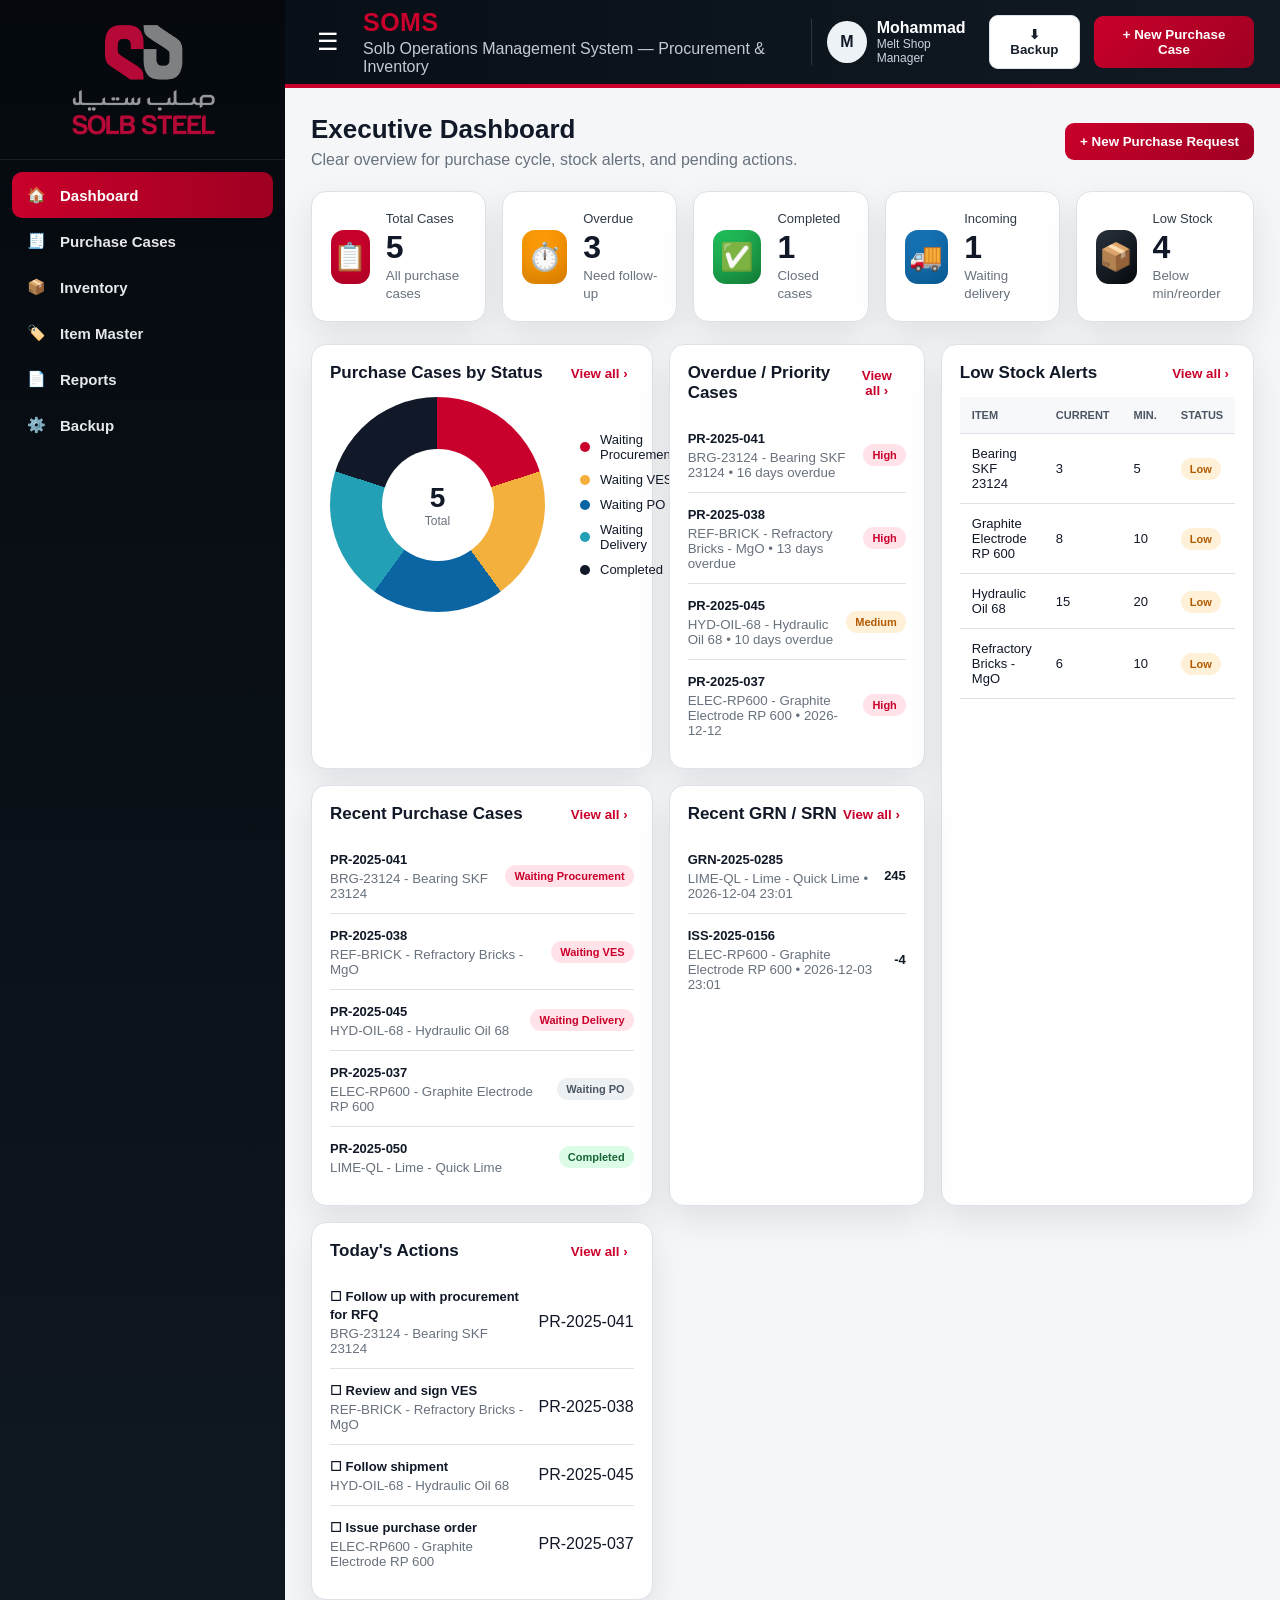
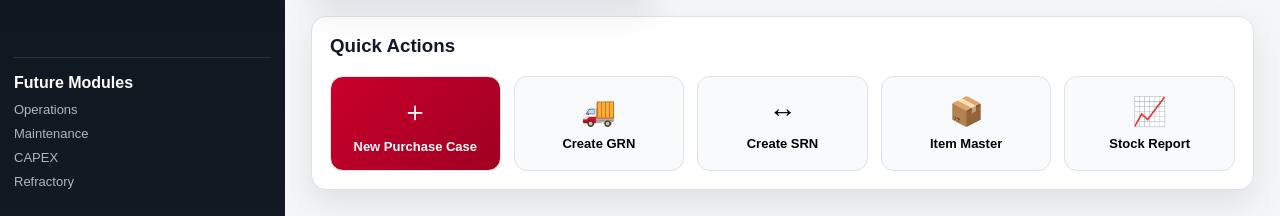
==== commit 10994ca1: "Add files via upload" ====
--- a/index.html
+++ b/index.html
@@ -2,165 +2,163 @@
 <html lang="en">
 <head>
   <meta charset="UTF-8" />
-  <meta name="viewport" content="width=device-width, initial-scale=1.0" />
-  <title>SOMS | Solb Purchase & Inventory</title>
-  <link rel="stylesheet" href="css/style.css" />
+  <meta name="viewport" content="width=device-width, initial-scale=1.0"/>
+  <title>SOMS | SOLB STEEL</title>
+  <link rel="stylesheet" href="css/style.css"/>
 </head>
 <body>
-<div class="layout">
+<div class="app">
 
   <aside class="sidebar">
-    <div class="side-logo">
-      <img src="assets/solb-logo.svg" alt="SOLB Logo">
-    </div>
-
-    <div class="module-chip">
-      <span>ACTIVE MODULE</span>
-      <b>Procurement & Inventory</b>
+    <div class="logo-box">
+      <img src="assets/solb-logo.png" alt="SOLB STEEL Logo"/>
     </div>
 
     <nav class="nav">
-      <button class="active" data-page="dashboard"><span>📊</span> Dashboard</button>
-      <button data-page="orders"><span>🧾</span> Purchase Cases</button>
-      <button data-page="items"><span>📦</span> Item Master</button>
-      <button data-page="stock"><span>🏭</span> Stock Movement</button>
-      <button data-page="reports"><span>📄</span> Reports</button>
-      <button data-page="backup"><span>⚙️</span> Backup</button>
+      <button class="active" data-page="dashboard">🏠 <span>Dashboard</span></button>
+      <button data-page="cases">🧾 <span>Purchase Cases</span></button>
+      <button data-page="inventory">📦 <span>Inventory</span></button>
+      <button data-page="items">🏷️ <span>Item Master</span></button>
+      <button data-page="reports">📄 <span>Reports</span></button>
+      <button data-page="backup">⚙️ <span>Backup</span></button>
     </nav>
 
-    <div class="future-box">
-      <b>Next Modules</b>
-      <p>Operations • Maintenance • CAPEX • Refractory</p>
+    <div class="future">
+      <h4>Future Modules</h4>
+      <p>Operations</p>
+      <p>Maintenance</p>
+      <p>CAPEX</p>
+      <p>Refractory</p>
     </div>
   </aside>
 
   <main class="main">
-    <header class="app-header">
-      <div class="header-left">
-        <img src="assets/solb-logo.svg" alt="SOLB Logo">
+    <header class="topbar">
+      <div class="top-left">
+        <button class="menu-btn">☰</button>
         <div>
-          <h1 id="pageTitle">Dashboard</h1>
-          <p id="pageSubtitle">Clear follow-up for PR → Offers → VES → PO → Delivery → GRN/SRN → Stock.</p>
-        </div>
-      </div>
-      <div class="header-actions">
-        <button class="btn light" onclick="downloadBackup()">⬇ Backup</button>
-        <button class="btn primary" onclick="openOrder()">+ New Purchase Case</button>
+          <h1 id="pageTitle">SOMS</h1>
+          <p id="pageSubtitle">Solb Operations Management System — Procurement & Inventory</p>
+        </div>
+      </div>
+
+      <div class="top-right">
+        <div class="user">
+          <div class="avatar">M</div>
+          <div>
+            <b>Mohammad</b>
+            <span>Melt Shop Manager</span>
+          </div>
+        </div>
+        <button class="btn ghost" onclick="downloadBackup()">⬇ Backup</button>
+        <button class="btn primary" onclick="openCase()">+ New Purchase Case</button>
       </div>
     </header>
 
     <section id="dashboard" class="page show">
-
-      <div class="section-title">
-        <span>01</span>
+      <div class="page-head">
         <div>
-          <h2>Executive Overview</h2>
-          <p>Main status of purchase cycle and inventory risk.</p>
-        </div>
-      </div>
-
-      <div class="kpi-grid">
-        <div class="kpi blue"><i>🧾</i><div><span>Total Cases</span><b id="kTotal">0</b></div></div>
-        <div class="kpi teal"><i>🔄</i><div><span>Open Cases</span><b id="kOpen">0</b></div></div>
-        <div class="kpi orange"><i>⏱️</i><div><span>Delayed</span><b id="kDelayed">0</b></div></div>
-        <div class="kpi red"><i>🚨</i><div><span>Low Stock</span><b id="kLow">0</b></div></div>
-      </div>
-
-      <div class="section-title compact">
-        <span>02</span>
-        <div>
-          <h2>Purchase Follow-up</h2>
-          <p>Where each case is currently stopped.</p>
-        </div>
-      </div>
-
-      <div class="grid cols-2">
+          <h2>Executive Dashboard</h2>
+          <p>Clear overview for purchase cycle, stock alerts, and pending actions.</p>
+        </div>
+        <button class="btn primary" onclick="openCase()">+ New Purchase Request</button>
+      </div>
+
+      <div class="kpi-row">
+        <div class="kpi red"><div class="icon">📋</div><div><span>Total Cases</span><b id="kTotal">0</b><small>All purchase cases</small></div></div>
+        <div class="kpi orange"><div class="icon">⏱️</div><div><span>Overdue</span><b id="kDelayed">0</b><small>Need follow-up</small></div></div>
+        <div class="kpi green"><div class="icon">✅</div><div><span>Completed</span><b id="kCompleted">0</b><small>Closed cases</small></div></div>
+        <div class="kpi blue"><div class="icon">🚚</div><div><span>Incoming</span><b id="kIncoming">0</b><small>Waiting delivery</small></div></div>
+        <div class="kpi dark"><div class="icon">📦</div><div><span>Low Stock</span><b id="kLow">0</b><small>Below min/reorder</small></div></div>
+      </div>
+
+      <div class="grid dashboard-grid">
         <div class="panel">
-          <div class="panel-title">
-            <div><h3>Purchase Status by Stage</h3><p>Number of cases in each stage.</p></div>
-            <span class="tag">Live</span>
-          </div>
-          <div id="statusBars" class="status-chart"></div>
+          <div class="panel-head">
+            <h3>Purchase Cases by Status</h3>
+            <button onclick="showPage('cases')">View all ›</button>
+          </div>
+          <div class="donut-section">
+            <div class="donut" id="donut">
+              <div><b id="donutTotal">0</b><span>Total</span></div>
+            </div>
+            <div class="legend" id="legend"></div>
+          </div>
         </div>
 
         <div class="panel">
-          <div class="panel-title">
-            <div><h3>Needs Attention</h3><p>Open, delayed, or high priority cases.</p></div>
-            <span class="tag orange">Action</span>
-          </div>
-          <div id="attention" class="stack"></div>
-        </div>
-      </div>
-
-      <div class="section-title compact">
-        <span>03</span>
-        <div>
-          <h2>Inventory Control</h2>
-          <p>Stock alerts and latest purchase updates.</p>
-        </div>
-      </div>
-
-      <div class="grid cols-2">
+          <div class="panel-head">
+            <h3>Overdue / Priority Cases</h3>
+            <button onclick="showPage('cases')">View all ›</button>
+          </div>
+          <div id="priorityCases" class="list"></div>
+        </div>
+
+        <div class="panel wide-right">
+          <div class="panel-head">
+            <h3>Low Stock Alerts</h3>
+            <button onclick="showPage('items')">View all ›</button>
+          </div>
+          <table>
+            <thead><tr><th>Item</th><th>Current</th><th>Min.</th><th>Status</th></tr></thead>
+            <tbody id="lowStockTable"></tbody>
+          </table>
+        </div>
+
         <div class="panel">
-          <div class="panel-title">
-            <div><h3>Latest Timeline Updates</h3><p>Manual comments added to purchase cases.</p></div>
-            <span class="tag">Timeline</span>
-          </div>
-          <div id="latestUpdates" class="timeline-preview"></div>
+          <div class="panel-head">
+            <h3>Recent Purchase Cases</h3>
+            <button onclick="showPage('cases')">View all ›</button>
+          </div>
+          <div id="recentCases" class="list"></div>
         </div>
 
         <div class="panel">
-          <div class="panel-title">
-            <div><h3>Stock Alerts</h3><p>Items below minimum or reorder point.</p></div>
-            <span class="tag red">Risk</span>
-          </div>
-          <div id="stockAlerts" class="stack"></div>
-        </div>
-      </div>
-    </section>
-
-    <section id="orders" class="page">
-      <div class="section-title">
-        <span>01</span>
-        <div><h2>Purchase Cases</h2><p>Simple cards for every PR. Open any case to update details, timeline, and documents.</p></div>
-      </div>
-
+          <div class="panel-head">
+            <h3>Recent GRN / SRN</h3>
+            <button onclick="showPage('inventory')">View all ›</button>
+          </div>
+          <div id="recentMoves" class="list"></div>
+        </div>
+
+        <div class="panel wide-right">
+          <div class="panel-head">
+            <h3>Today's Actions</h3>
+            <button onclick="showPage('cases')">View all ›</button>
+          </div>
+          <div id="todayActions" class="task-list"></div>
+        </div>
+      </div>
+
+      <div class="quick-actions panel">
+        <h3>Quick Actions</h3>
+        <div class="quick-row">
+          <button class="quick red" onclick="openCase()">＋<span>New Purchase Case</span></button>
+          <button class="quick" onclick="openMove('GRN')">🚚<span>Create GRN</span></button>
+          <button class="quick" onclick="openMove('SRN')">↔<span>Create SRN</span></button>
+          <button class="quick" onclick="openItem()">📦<span>Item Master</span></button>
+          <button class="quick" onclick="showPage('reports')">📈<span>Stock Report</span></button>
+        </div>
+      </div>
+    </section>
+
+    <section id="cases" class="page">
+      <div class="page-head">
+        <div><h2>Purchase Cases</h2><p>Open each card to update details, timeline, comments and documents.</p></div>
+        <button class="btn primary" onclick="openCase()">+ New Purchase Case</button>
+      </div>
       <div class="toolbar">
-        <input id="orderSearch" placeholder="Search PR, PO, item, supplier, next action..." oninput="render()" />
+        <input id="caseSearch" oninput="render()" placeholder="Search PR, item, supplier, status..."/>
         <select id="statusFilter" onchange="render()"><option value="">All Status</option></select>
       </div>
-      <div id="orderCards" class="order-grid"></div>
-    </section>
-
-    <section id="items" class="page">
-      <div class="section-title">
-        <span>01</span>
-        <div><h2>Item Master</h2><p>Item code, description, threshold and current balance.</p></div>
-      </div>
-
-      <div class="toolbar">
-        <button class="btn primary" onclick="openItem()">+ New Item</button>
-        <input id="itemSearch" placeholder="Search item code or description..." oninput="render()" />
-      </div>
-
-      <div class="panel table-panel">
-        <table>
-          <thead><tr><th>Item Code</th><th>Description</th><th>Category</th><th>Unit</th><th>Stock</th><th>Min</th><th>Status</th><th></th></tr></thead>
-          <tbody id="itemsTable"></tbody>
-        </table>
-      </div>
-    </section>
-
-    <section id="stock" class="page">
-      <div class="section-title">
-        <span>01</span>
-        <div><h2>Stock Movement</h2><p>GRN/SRN increases balance. Issue Note decreases balance.</p></div>
-      </div>
-
-      <div class="toolbar">
-        <button class="btn primary" onclick="openMove()">+ Add GRN/SRN or Issue Note</button>
-      </div>
-
+      <div id="caseCards" class="case-grid"></div>
+    </section>
+
+    <section id="inventory" class="page">
+      <div class="page-head">
+        <div><h2>Inventory Movements</h2><p>GRN/SRN increases stock. Issue Note decreases stock.</p></div>
+        <button class="btn primary" onclick="openMove()">+ Add Movement</button>
+      </div>
       <div class="panel table-panel">
         <table>
           <thead><tr><th>Date</th><th>Item</th><th>Type</th><th>Reference</th><th>Qty</th><th>Balance</th><th>Comment</th></tr></thead>
@@ -169,30 +167,41 @@
       </div>
     </section>
 
+    <section id="items" class="page">
+      <div class="page-head">
+        <div><h2>Item Master</h2><p>Manage material codes, stock, minimum level and reorder point.</p></div>
+        <button class="btn primary" onclick="openItem()">+ New Item</button>
+      </div>
+      <div class="toolbar">
+        <input id="itemSearch" oninput="render()" placeholder="Search code, description, category..."/>
+      </div>
+      <div class="panel table-panel">
+        <table>
+          <thead><tr><th>Code</th><th>Description</th><th>Category</th><th>Unit</th><th>Stock</th><th>Min</th><th>Reorder</th><th>Status</th><th></th></tr></thead>
+          <tbody id="itemsTable"></tbody>
+        </table>
+      </div>
+    </section>
+
     <section id="reports" class="page">
-      <div class="section-title">
-        <span>01</span>
-        <div><h2>Reports</h2><p>Generate PDF report or export case data.</p></div>
-      </div>
-
-      <div class="toolbar">
-        <button class="btn primary" onclick="window.print()">Generate PDF</button>
-        <button class="btn light" onclick="exportCSV()">Export CSV</button>
+      <div class="page-head">
+        <div><h2>Reports</h2><p>Generate PDF and export CSV.</p></div>
+        <div>
+          <button class="btn primary" onclick="window.print()">Generate PDF</button>
+          <button class="btn ghost" onclick="exportCSV()">Export CSV</button>
+        </div>
       </div>
 
       <div class="panel report">
         <div class="report-head">
-          <img src="assets/solb-logo.svg" alt="SOLB Logo">
-          <div>
-            <h2>Purchase & Inventory Status Report</h2>
-            <p id="reportDate"></p>
-          </div>
-        </div>
-        <div class="kpi-grid small">
-          <div class="kpi blue"><i>🧾</i><div><span>Total</span><b id="rTotal">0</b></div></div>
-          <div class="kpi teal"><i>🔄</i><div><span>Open</span><b id="rOpen">0</b></div></div>
-          <div class="kpi orange"><i>⏱️</i><div><span>Delayed</span><b id="rDelayed">0</b></div></div>
-          <div class="kpi red"><i>🚨</i><div><span>Low Stock</span><b id="rLow">0</b></div></div>
+          <img src="assets/solb-logo.png" alt="SOLB STEEL Logo"/>
+          <div><h2>Purchase & Inventory Status Report</h2><p id="reportDate"></p></div>
+        </div>
+        <div class="kpi-row report-kpis">
+          <div class="kpi red"><div class="icon">📋</div><div><span>Total</span><b id="rTotal">0</b></div></div>
+          <div class="kpi orange"><div class="icon">⏱️</div><div><span>Overdue</span><b id="rDelayed">0</b></div></div>
+          <div class="kpi green"><div class="icon">✅</div><div><span>Completed</span><b id="rCompleted">0</b></div></div>
+          <div class="kpi dark"><div class="icon">📦</div><div><span>Low Stock</span><b id="rLow">0</b></div></div>
         </div>
         <h3>Open Cases</h3>
         <table><thead><tr><th>PR</th><th>Item</th><th>Status</th><th>Progress</th><th>Next Action</th></tr></thead><tbody id="reportCases"></tbody></table>
@@ -202,17 +211,15 @@
     </section>
 
     <section id="backup" class="page">
-      <div class="section-title">
-        <span>01</span>
-        <div><h2>Backup & Restore</h2><p>Data is saved in the browser. Export backup regularly.</p></div>
-      </div>
-
-      <div class="panel backup-panel">
+      <div class="page-head">
+        <div><h2>Backup & Restore</h2><p>Current version stores data locally in your browser.</p></div>
+      </div>
+      <div class="panel">
         <h3>Data Backup</h3>
-        <p>This GitHub Pages version stores data locally in your browser. Cloud database and real file upload can be added later.</p>
+        <p class="muted">Use backup regularly. Cloud login and permanent file uploads can be added in next version.</p>
         <div class="toolbar">
           <button class="btn primary" onclick="downloadBackup()">Export Backup JSON</button>
-          <label class="btn light">Import Backup JSON <input type="file" accept=".json" hidden onchange="importBackup(event)" /></label>
+          <label class="btn ghost">Import Backup JSON <input type="file" accept=".json" hidden onchange="importBackup(event)"/></label>
           <button class="btn danger" onclick="resetData()">Reset Demo Data</button>
         </div>
       </div>
@@ -220,75 +227,69 @@
   </main>
 </div>
 
-<div class="modal" id="orderModal">
-  <div class="modal-box wide">
+<div class="modal" id="caseModal">
+  <div class="modal-card wide">
     <div class="modal-head">
-      <div>
-        <h3 id="orderTitle">Purchase Case</h3>
-        <p>Update the case manually. Keep the workflow simple.</p>
-      </div>
+      <div><h3 id="caseModalTitle">Purchase Case</h3><p>Update details, timeline, comments and document references.</p></div>
       <button onclick="closeModal()">✕</button>
     </div>
-
     <div class="tabs">
-      <button class="tab active" onclick="tab('details',this)">① Details</button>
-      <button class="tab" onclick="tab('timeline',this)">② Timeline & Comments</button>
-      <button class="tab" onclick="tab('docs',this)">③ Documents</button>
-    </div>
-
-    <div id="details" class="tabpage show">
+      <button class="tab active" onclick="switchTab('caseDetails', this)">Details</button>
+      <button class="tab" onclick="switchTab('caseTimeline', this)">Timeline & Comments</button>
+      <button class="tab" onclick="switchTab('caseDocs', this)">Documents</button>
+    </div>
+
+    <div id="caseDetails" class="tabpage show">
       <div class="form-section">
         <h4>Basic Information</h4>
         <div class="form">
-          <input type="hidden" id="oId">
-          <label>PR No.<input id="oPr"></label>
-          <label>PO No.<input id="oPo"></label>
-          <label>Item<select id="oItem"></select></label>
-          <label>Type<select id="oType"><option>Spare Parts</option><option>Raw Materials</option><option>Service</option><option>Consumables</option><option>CAPEX</option></select></label>
-          <label>Status<select id="oStatus"></select></label>
-          <label>Priority<select id="oPriority"><option>Low</option><option>Medium</option><option>High</option><option>Critical</option></select></label>
-        </div>
-      </div>
-
+          <input type="hidden" id="cId"/>
+          <label>PR No.<input id="cPr"/></label>
+          <label>PO No.<input id="cPo"/></label>
+          <label>Item<select id="cItem"></select></label>
+          <label>Type<select id="cType"><option>Spare Parts</option><option>Raw Materials</option><option>Service</option><option>Consumables</option><option>CAPEX</option></select></label>
+          <label>Status<select id="cStatus"></select></label>
+          <label>Priority<select id="cPriority"><option>Low</option><option>Medium</option><option>High</option><option>Critical</option></select></label>
+        </div>
+      </div>
       <div class="form-section">
-        <h4>Responsibility & Follow-up</h4>
+        <h4>Follow-up</h4>
         <div class="form">
-          <label>Supplier<input id="oSupplier"></label>
-          <label>Owner<input id="oOwner" value="Mohammad"></label>
-          <label>Quantity<input id="oQty" type="number"></label>
-          <label>Due Date<input id="oDue" type="date"></label>
-          <label class="wide-field">Next Action<input id="oNext" placeholder="Example: Procurement to issue PO"></label>
-          <label class="wide-field">Description<textarea id="oDesc"></textarea></label>
-        </div>
-      </div>
-
-      <div class="right"><button class="btn primary" onclick="saveOrder()">Save Case</button></div>
-    </div>
-
-    <div id="timeline" class="tabpage">
+          <label>Supplier<input id="cSupplier"/></label>
+          <label>Owner<input id="cOwner" value="Mohammad"/></label>
+          <label>Quantity<input id="cQty" type="number"/></label>
+          <label>Due Date<input id="cDue" type="date"/></label>
+          <label class="wide-field">Next Action<input id="cNext" placeholder="Example: Procurement to issue PO"/></label>
+          <label class="wide-field">Description<textarea id="cDesc"></textarea></label>
+        </div>
+      </div>
+      <div class="right"><button class="btn primary" onclick="saveCase()">Save Case</button></div>
+    </div>
+
+    <div id="caseTimeline" class="tabpage">
       <div class="form-section">
-        <h4>Add Manual Update</h4>
+        <h4>Add Update</h4>
         <div class="form compact">
-          <label>Date<input id="tDate" type="datetime-local"></label>
+          <label>Date<input id="tDate" type="datetime-local"/></label>
           <label>Update<select id="tType"></select></label>
-          <label>Person<input id="tPerson" value="Mohammad"></label>
-          <label class="wide-field">Comment<input id="tComment" placeholder="Write update, issue, decision, or next action"></label>
-        </div>
-        <button class="btn light" onclick="addTimeline()">+ Add Update</button>
+          <label>Person<input id="tPerson" value="Mohammad"/></label>
+          <label class="wide-field">Comment<input id="tComment"/></label>
+        </div>
+        <button class="btn ghost" onclick="addTimeline()">+ Add Timeline Update</button>
       </div>
       <div id="timelineList" class="timeline"></div>
     </div>
 
-    <div id="docs" class="tabpage">
+    <div id="caseDocs" class="tabpage">
       <div class="form-section">
         <h4>Add Document Reference</h4>
         <div class="form compact">
           <label>Document Type<select id="dType"><option>PR</option><option>Offer</option><option>VES</option><option>Signed VES</option><option>PO</option><option>GRN/SRN</option><option>Issue Note</option><option>Photo</option><option>Other</option></select></label>
-          <label>File<input id="dFile" type="file"></label>
-          <label class="wide-field">Comment<input id="dComment"></label>
-        </div>
-        <button class="btn light" onclick="addDoc()">+ Add Document Reference</button>
-        <p class="note">This static version stores file names only. Permanent uploads require cloud storage in the next version.</p>
+          <label>File<input id="dFile" type="file"/></label>
+          <label class="wide-field">Comment<input id="dComment"/></label>
+        </div>
+        <button class="btn ghost" onclick="addDoc()">+ Add Document</button>
+        <p class="muted">Static GitHub Pages stores file names only. Permanent upload requires cloud storage later.</p>
       </div>
       <div id="docsList" class="doc-grid"></div>
     </div>
@@ -296,18 +297,18 @@
 </div>
 
 <div class="modal" id="itemModal">
-  <div class="modal-box">
-    <div class="modal-head"><div><h3>Item Master</h3><p>Add or edit item balance and threshold.</p></div><button onclick="closeModal()">✕</button></div>
+  <div class="modal-card">
+    <div class="modal-head"><div><h3>Item Master</h3><p>Add or edit stock item.</p></div><button onclick="closeModal()">✕</button></div>
     <div class="form-section">
       <div class="form">
-        <input type="hidden" id="iId">
-        <label>Item Code<input id="iCode"></label>
-        <label>Category<input id="iCat"></label>
-        <label class="wide-field">Description<input id="iDesc"></label>
-        <label>Unit<input id="iUnit" value="pcs"></label>
-        <label>Current Stock<input id="iStock" type="number"></label>
-        <label>Minimum Stock<input id="iMin" type="number"></label>
-        <label>Reorder Point<input id="iReorder" type="number"></label>
+        <input type="hidden" id="iId"/>
+        <label>Item Code<input id="iCode"/></label>
+        <label>Category<input id="iCat"/></label>
+        <label class="wide-field">Description<input id="iDesc"/></label>
+        <label>Unit<input id="iUnit" value="pcs"/></label>
+        <label>Current Stock<input id="iStock" type="number"/></label>
+        <label>Minimum Stock<input id="iMin" type="number"/></label>
+        <label>Reorder Point<input id="iReorder" type="number"/></label>
       </div>
     </div>
     <div class="right"><button class="btn primary" onclick="saveItem()">Save Item</button></div>
@@ -315,16 +316,16 @@
 </div>
 
 <div class="modal" id="moveModal">
-  <div class="modal-box">
-    <div class="modal-head"><div><h3>Stock Movement</h3><p>Register receiving or consumption.</p></div><button onclick="closeModal()">✕</button></div>
+  <div class="modal-card">
+    <div class="modal-head"><div><h3>Stock Movement</h3><p>Register GRN, SRN or Issue Note.</p></div><button onclick="closeModal()">✕</button></div>
     <div class="form-section">
       <div class="form">
-        <label>Date<input id="mDate" type="datetime-local"></label>
+        <label>Date<input id="mDate" type="datetime-local"/></label>
         <label>Item<select id="mItem"></select></label>
         <label>Type<select id="mType"><option>GRN</option><option>SRN</option><option>Issue Note</option><option>Manual Adjustment</option></select></label>
-        <label>Reference<input id="mRef"></label>
-        <label>Qty<input id="mQty" type="number"></label>
-        <label class="wide-field">Comment<input id="mComment"></label>
+        <label>Reference<input id="mRef"/></label>
+        <label>Qty<input id="mQty" type="number"/></label>
+        <label class="wide-field">Comment<input id="mComment"/></label>
       </div>
     </div>
     <div class="right"><button class="btn primary" onclick="saveMove()">Save Movement</button></div>
--- a/css/style.css
+++ b/css/style.css
@@ -1,172 +1,180 @@
 :root{
-  --bg:#f3f6f8;
-  --panel:#ffffff;
-  --ink:#142033;
-  --muted:#667085;
-  --line:#dbe3ea;
-  --nav:#0b1f2a;
-  --nav2:#123747;
-  --solb-blue:#0b5f79;
-  --solb-teal:#0f766e;
-  --solb-orange:#f59e0b;
-  --danger:#dc2626;
-  --ok:#16a34a;
-  --shadow:0 16px 35px rgba(15,23,42,.08);
+  --solb-red:#c9002b;
+  --solb-red-dark:#9f0022;
+  --solb-gray:#8f969b;
+  --dark:#080f16;
+  --dark2:#101922;
+  --bg:#f4f6f8;
+  --card:#ffffff;
+  --ink:#111827;
+  --muted:#68727d;
+  --line:#dce2e8;
+  --green:#16a34a;
+  --orange:#f28c00;
+  --blue:#0b65a3;
+  --shadow:0 14px 35px rgba(8,15,22,.09);
   --r:18px;
 }
 *{box-sizing:border-box}
 body{margin:0;background:var(--bg);color:var(--ink);font-family:Segoe UI,Arial,sans-serif}
-.layout{display:grid;grid-template-columns:270px 1fr;min-height:100vh}
+.app{display:grid;grid-template-columns:285px 1fr;min-height:100vh}
 
 /* Sidebar */
-.sidebar{background:linear-gradient(180deg,var(--nav),var(--nav2));padding:22px;color:#e7eef4;display:flex;flex-direction:column;gap:16px}
-.side-logo{background:#fff;border-radius:18px;padding:10px;box-shadow:0 8px 20px rgba(0,0,0,.14)}
-.side-logo img{width:100%;display:block}
-.module-chip{border:1px solid rgba(255,255,255,.14);background:rgba(255,255,255,.06);border-radius:16px;padding:13px}
-.module-chip span{display:block;color:#a7b7c7;font-size:11px;font-weight:800;letter-spacing:.08em}
-.module-chip b{display:block;margin-top:4px}
-.nav{display:flex;flex-direction:column;gap:7px}
-.nav button{border:0;background:transparent;color:#cdd8e3;text-align:left;border-radius:14px;padding:13px 12px;font-weight:750;cursor:pointer;font-size:14px}
-.nav button span{display:inline-block;width:25px}
-.nav button:hover,.nav button.active{background:rgba(255,255,255,.11);color:white}
-.future-box{margin-top:auto;border-top:1px solid rgba(255,255,255,.14);padding-top:16px}
-.future-box p{color:#a7b7c7;font-size:12px;line-height:1.5;margin:6px 0 0}
+.sidebar{background:linear-gradient(180deg,#05090e,#111a23);color:#fff;display:flex;flex-direction:column}
+.logo-box{height:160px;display:flex;align-items:center;justify-content:center;padding:18px;border-bottom:1px solid rgba(255,255,255,.08)}
+.logo-box img{max-width:230px;max-height:130px;object-fit:contain}
+.nav{padding:12px}
+.nav button{width:100%;display:flex;gap:14px;align-items:center;border:0;background:transparent;color:#e5e7eb;border-radius:10px;padding:14px 15px;font-size:15px;font-weight:700;cursor:pointer;text-align:left}
+.nav button:hover,.nav button.active{background:linear-gradient(90deg,var(--solb-red),var(--solb-red-dark));color:#fff}
+.nav button span{flex:1}
+.future{margin:auto 14px 18px;border-top:1px solid rgba(255,255,255,.12);padding-top:16px;color:#cbd5e1}
+.future h4{margin:0 0 10px;color:#fff}
+.future p{margin:9px 0;color:#aeb7bf;font-size:13px}
 
 /* Main */
-.main{padding:22px 28px 40px}
-.app-header{background:linear-gradient(135deg,#ffffff,#eef7f6);border:1px solid var(--line);border-radius:24px;box-shadow:var(--shadow);padding:17px 19px;margin-bottom:22px;display:flex;align-items:center;justify-content:space-between;gap:16px}
-.header-left{display:flex;align-items:center;gap:15px}
-.header-left img{width:145px;background:#fff;border:1px solid var(--line);border-radius:14px;padding:4px}
-.app-header h1{margin:0;font-size:27px}
-.app-header p{margin:4px 0 0;color:var(--muted)}
-.header-actions,.toolbar{display:flex;gap:10px;flex-wrap:wrap;align-items:center}
-.btn{border:0;border-radius:12px;padding:10px 14px;font-weight:800;cursor:pointer}
-.btn.primary{background:var(--solb-teal);color:white}
-.btn.primary:hover{background:#115e59}
-.btn.light{background:#e8f1f4;color:#14313d}
+.main{min-width:0}
+.topbar{height:88px;background:linear-gradient(90deg,#080f16,#111a23);color:#fff;display:flex;align-items:center;justify-content:space-between;padding:0 26px;border-bottom:4px solid var(--solb-red)}
+.top-left{display:flex;gap:18px;align-items:center}
+.menu-btn{background:transparent;color:white;border:0;font-size:24px;cursor:pointer}
+.topbar h1{font-size:25px;letter-spacing:.5px;color:var(--solb-red);margin:0}
+.topbar p{margin:3px 0 0;color:#c4cbd2}
+.top-right{display:flex;gap:14px;align-items:center}
+.user{display:flex;gap:10px;align-items:center;border-left:1px solid rgba(255,255,255,.14);padding-left:15px}
+.avatar{width:42px;height:42px;border-radius:50%;background:#edf2f7;color:#111827;display:grid;place-items:center;font-weight:900}
+.user span{display:block;font-size:12px;color:#cbd5e1}
+
+/* Buttons */
+.btn{border:0;border-radius:9px;padding:11px 15px;font-weight:800;cursor:pointer}
+.btn.primary{background:linear-gradient(135deg,var(--solb-red),var(--solb-red-dark));color:#fff}
+.btn.ghost{background:#fff;color:#18212b;border:1px solid var(--line)}
 .btn.danger{background:#fee2e2;color:#991b1b}
-input,select,textarea{border:1px solid var(--line);border-radius:12px;padding:10px;background:white;color:var(--ink);width:100%}
-textarea{min-height:86px;resize:vertical}
-.toolbar{margin-bottom:15px}
-.toolbar input{max-width:420px;min-width:300px}
-.page{display:none}
+input,select,textarea{width:100%;border:1px solid var(--line);border-radius:10px;padding:10px;background:#fff;color:var(--ink)}
+textarea{min-height:84px;resize:vertical}
+
+.page{display:none;padding:26px}
 .page.show{display:block}
+.page-head{display:flex;justify-content:space-between;align-items:center;gap:16px;margin-bottom:22px}
+.page-head h2{font-size:26px;margin:0}
+.page-head p{margin:6px 0 0;color:var(--muted)}
+.toolbar{display:flex;gap:10px;flex-wrap:wrap;margin-bottom:16px}
+.toolbar input{max-width:430px}
 
-/* Sections */
-.section-title{display:flex;gap:13px;align-items:flex-start;margin:19px 0 13px}
-.section-title.compact{margin-top:24px}
-.section-title span{width:42px;height:42px;border-radius:14px;background:var(--solb-blue);color:white;display:grid;place-items:center;font-weight:900}
-.section-title h2{font-size:21px;margin:0}
-.section-title p{margin:3px 0 0;color:var(--muted)}
+/* KPI */
+.kpi-row{display:grid;grid-template-columns:repeat(5,1fr);gap:16px;margin-bottom:22px}
+.kpi{background:#fff;border:1px solid var(--line);border-radius:15px;box-shadow:var(--shadow);padding:19px;display:flex;align-items:center;gap:16px}
+.kpi .icon{width:54px;height:54px;border-radius:13px;display:grid;place-items:center;color:#fff;font-size:27px;background:var(--solb-red);box-shadow:inset 0 -10px 18px rgba(0,0,0,.12)}
+.kpi span{display:block;color:#303b46;font-size:13px}
+.kpi b{font-size:32px;display:block;margin-top:3px}
+.kpi small{color:var(--muted)}
+.kpi.orange .icon{background:linear-gradient(135deg,#ff9f0a,#f28c00)}
+.kpi.green .icon{background:linear-gradient(135deg,#22c55e,#168a3d)}
+.kpi.blue .icon{background:linear-gradient(135deg,#1976b9,#0b65a3)}
+.kpi.dark .icon{background:linear-gradient(135deg,#2a333d,#070b10)}
+.report-kpis{grid-template-columns:repeat(4,1fr)}
 
-.grid{display:grid;gap:16px;margin-bottom:17px}
-.cols-2{grid-template-columns:1.2fr .8fr}
-.panel{background:var(--panel);border:1px solid var(--line);border-radius:var(--r);box-shadow:var(--shadow);padding:17px}
-.panel-title{display:flex;justify-content:space-between;align-items:flex-start;gap:12px;margin-bottom:13px}
-.panel-title h3{margin:0;font-size:17px}
-.panel-title p{margin:3px 0 0;color:var(--muted);font-size:12px}
-.tag{background:#e0f2fe;color:#075985;border-radius:999px;padding:5px 9px;font-size:11px;font-weight:900}
-.tag.orange{background:#fef3c7;color:#92400e}
-.tag.red{background:#fee2e2;color:#991b1b}
+/* Panels */
+.grid{display:grid;gap:16px}
+.dashboard-grid{grid-template-columns:1.2fr .9fr 1.1fr}
+.panel{background:#fff;border:1px solid var(--line);border-radius:15px;box-shadow:var(--shadow);padding:18px;min-width:0}
+.panel-head{display:flex;justify-content:space-between;align-items:center;margin-bottom:14px}
+.panel-head h3{margin:0;font-size:17px}
+.panel-head button{background:transparent;border:0;color:var(--solb-red);font-weight:800;cursor:pointer}
+.wide-right{grid-row:span 2}
 
-/* KPIs */
-.kpi-grid{display:grid;grid-template-columns:repeat(4,1fr);gap:14px}
-.kpi{background:var(--panel);border:1px solid var(--line);border-radius:18px;box-shadow:var(--shadow);padding:16px;display:flex;align-items:center;gap:13px;border-left:6px solid var(--solb-blue)}
-.kpi i{font-style:normal;font-size:28px;width:46px;height:46px;border-radius:15px;display:grid;place-items:center;background:#eef6f9}
-.kpi span{display:block;color:var(--muted);font-size:11px;font-weight:900;text-transform:uppercase;letter-spacing:.04em}
-.kpi b{font-size:30px;margin-top:3px;display:block}
-.kpi.teal{border-left-color:var(--solb-teal)}
-.kpi.orange{border-left-color:var(--solb-orange)}
-.kpi.red{border-left-color:var(--danger)}
-.kpi.small .kpi{padding:12px}
+/* Donut */
+.donut-section{display:grid;grid-template-columns:230px 1fr;gap:20px;align-items:center}
+.donut{width:215px;height:215px;border-radius:50%;display:grid;place-items:center;background:conic-gradient(var(--solb-red) 0 25%, #f28c00 25% 42%, #f4b03d 42% 58%, #0b65a3 58% 76%, #23a0b5 76% 88%, #16a34a 88% 100%);position:relative}
+.donut:after{content:"";width:112px;height:112px;background:white;border-radius:50%;position:absolute}
+.donut div{position:relative;z-index:1;text-align:center}
+.donut b{font-size:28px}
+.donut span{display:block;color:var(--muted);font-size:12px}
+.legend{display:flex;flex-direction:column;gap:10px}
+.legend-row{display:grid;grid-template-columns:12px 1fr auto;gap:8px;align-items:center;font-size:13px}
+.dot{width:10px;height:10px;border-radius:50%}
 
-/* Dashboard blocks */
-.status-chart{height:245px;display:flex;align-items:end;gap:10px;border-bottom:1px solid var(--line);padding:18px 6px 0}
-.bar{flex:1;min-width:32px;background:linear-gradient(180deg,#0f766e,#0b5f79);border-radius:10px 10px 0 0;position:relative}
-.bar b{position:absolute;bottom:100%;left:50%;transform:translateX(-50%);font-size:11px;margin-bottom:5px}
-.bar span{position:absolute;top:100%;left:50%;transform:translateX(-50%);font-size:10px;color:var(--muted);margin-top:6px;white-space:nowrap}
-.stack{display:flex;flex-direction:column;gap:10px}
-.action-card,.stock-card,.update-card{border:1px solid var(--line);background:#fbfdff;border-radius:15px;padding:12px;cursor:pointer}
-.action-card:hover,.update-card:hover{border-color:#8cc7c1}
-.action-card b,.stock-card b,.update-card b{display:block;margin-bottom:4px}
-.action-card small,.stock-card small,.update-card small{color:var(--muted)}
-.stock-card.red{border-color:#fecaca;background:#fff1f2}
-.stock-card.orange{border-color:#fde68a;background:#fffbeb}
-.timeline-preview{display:flex;flex-direction:column;gap:10px}
+/* Lists */
+.list,.task-list{display:flex;flex-direction:column}
+.list-item,.task{display:grid;grid-template-columns:1fr auto;gap:10px;align-items:center;border-bottom:1px solid var(--line);padding:12px 0;cursor:pointer}
+.list-item:last-child,.task:last-child{border-bottom:0}
+.list-item b,.task b{font-size:13px}
+.list-item small,.task small{display:block;color:var(--muted);margin-top:3px}
+.pill{border-radius:999px;padding:5px 9px;font-size:11px;font-weight:900}
+.pill.red{background:#ffe3e9;color:var(--solb-red)}
+.pill.orange{background:#fff0d8;color:#b35a00}
+.pill.green{background:#dcfce7;color:#166534}
+.pill.blue{background:#dbeafe;color:#1e40af}
+.pill.gray{background:#edf0f2;color:#4b5563}
 
-/* Orders */
-.order-grid{display:grid;grid-template-columns:repeat(3,minmax(260px,1fr));gap:14px}
-.order-card{background:#fff;border:1px solid var(--line);border-radius:20px;padding:16px;box-shadow:var(--shadow);cursor:pointer;position:relative;overflow:hidden}
-.order-card:before{content:"";position:absolute;left:0;top:0;bottom:0;width:6px;background:var(--solb-teal)}
-.order-card.delayed:before{background:var(--danger)}
-.order-card h3{margin:0 0 7px;font-size:18px}
-.order-card .item{font-weight:750}
-.meta{color:var(--muted);font-size:12px;margin:5px 0}
-.badge{display:inline-block;border-radius:999px;padding:5px 9px;font-size:11px;font-weight:900;margin:4px 4px 4px 0}
-.green{background:#dcfce7;color:#166534}
-.orange{background:#fef3c7;color:#92400e}
-.red{background:#fee2e2;color:#991b1b}
-.blue{background:#dbeafe;color:#1e40af}
-.gray{background:#f1f5f9;color:#475569}
-.progress{height:10px;background:#e5e7eb;border-radius:999px;overflow:hidden;margin:11px 0 5px}
-.progress div{height:100%;background:linear-gradient(90deg,var(--solb-blue),var(--solb-teal))}
+/* Quick actions */
+.quick-actions{margin-top:16px}
+.quick-actions h3{margin-top:0}
+.quick-row{display:grid;grid-template-columns:repeat(5,1fr);gap:13px}
+.quick{border:1px solid var(--line);background:#f8fafc;border-radius:13px;padding:16px;min-height:78px;font-size:28px;cursor:pointer}
+.quick span{display:block;font-size:13px;font-weight:800;margin-top:8px}
+.quick.red{background:linear-gradient(135deg,var(--solb-red),var(--solb-red-dark));color:white}
+
+/* Cases */
+.case-grid{display:grid;grid-template-columns:repeat(3,minmax(260px,1fr));gap:16px}
+.case-card{background:#fff;border:1px solid var(--line);box-shadow:var(--shadow);border-radius:16px;padding:17px;cursor:pointer;position:relative;overflow:hidden}
+.case-card:before{content:"";position:absolute;left:0;top:0;bottom:0;width:6px;background:var(--solb-red)}
+.case-card.delayed:before{background:#111827}
+.case-card h3{margin:0 0 8px}
+.case-card .item{font-weight:800}
+.meta{color:var(--muted);font-size:12px;margin:6px 0}
+.progress{height:9px;background:#e5e7eb;border-radius:999px;overflow:hidden;margin:10px 0 5px}
+.progress div{height:100%;background:linear-gradient(90deg,var(--solb-red),#6f7780)}
 
 /* Tables */
 .table-panel{padding:0;overflow:hidden}
 table{width:100%;border-collapse:collapse}
 th,td{padding:12px;border-bottom:1px solid var(--line);text-align:left;font-size:13px}
-th{background:#f8fafc;color:#64748b;font-size:11px;text-transform:uppercase;letter-spacing:.04em}
+th{background:#f7f8fa;color:#4b5563;font-size:11px;text-transform:uppercase}
 tr:hover td{background:#fbfdff}
 .right{text-align:right}
 
-/* Modals */
-.modal{position:fixed;inset:0;background:rgba(2,6,23,.55);display:none;align-items:center;justify-content:center;padding:20px;z-index:10}
+/* Report */
+.report-head{display:flex;gap:18px;align-items:center;border-bottom:1px solid var(--line);padding-bottom:16px;margin-bottom:18px}
+.report-head img{width:165px}
+
+/* Modal */
+.modal{position:fixed;inset:0;background:rgba(0,0,0,.62);display:none;align-items:center;justify-content:center;padding:20px;z-index:20}
 .modal.show{display:flex}
-.modal-box{background:#fff;border-radius:24px;box-shadow:0 35px 80px rgba(0,0,0,.25);padding:20px;width:min(790px,96vw);max-height:92vh;overflow:auto}
-.modal-box.wide{width:min(1080px,96vw)}
-.modal-head{display:flex;justify-content:space-between;align-items:flex-start;border-bottom:1px solid var(--line);padding-bottom:13px;margin-bottom:14px}
+.modal-card{background:#fff;border-radius:18px;box-shadow:0 35px 90px rgba(0,0,0,.35);padding:20px;width:min(790px,96vw);max-height:92vh;overflow:auto}
+.modal-card.wide{width:min(1060px,96vw)}
+.modal-head{display:flex;justify-content:space-between;border-bottom:1px solid var(--line);padding-bottom:13px;margin-bottom:15px}
 .modal-head h3{margin:0;font-size:22px}
-.modal-head p{margin:3px 0 0;color:var(--muted)}
-.modal-head button{border:0;border-radius:11px;background:#f1f5f9;padding:9px;cursor:pointer}
-.tabs{display:flex;gap:8px;flex-wrap:wrap;margin-bottom:15px}
-.tab{border:0;background:#eef2f7;border-radius:999px;padding:9px 13px;font-weight:900;cursor:pointer}
-.tab.active{background:var(--solb-teal);color:#fff}
+.modal-head p{margin:4px 0 0;color:var(--muted)}
+.modal-head button{border:0;background:#f1f5f9;border-radius:10px;padding:9px;cursor:pointer}
+.tabs{display:flex;gap:8px;margin-bottom:15px;flex-wrap:wrap}
+.tab{border:0;border-radius:999px;background:#eef0f2;padding:9px 14px;font-weight:900;cursor:pointer}
+.tab.active{background:var(--solb-red);color:white}
 .tabpage{display:none}
 .tabpage.show{display:block}
-.form-section{border:1px solid var(--line);border-radius:18px;padding:14px;margin-bottom:14px;background:#fbfdff}
-.form-section h4{margin:0 0 12px;color:#14313d}
+.form-section{background:#fbfdff;border:1px solid var(--line);border-radius:15px;padding:15px;margin-bottom:14px}
+.form-section h4{margin:0 0 12px}
 .form{display:grid;grid-template-columns:repeat(2,1fr);gap:12px}
 .form.compact{grid-template-columns:repeat(3,1fr)}
-label{font-size:12px;font-weight:850;color:#475569}
+label{font-size:12px;font-weight:850;color:#4b5563}
 .wide-field{grid-column:1/-1}
-.note{color:var(--muted);font-size:12px}
+.muted{color:var(--muted)}
+.timeline{border-left:3px solid #cbd5e1;margin:14px 0 0 12px;padding-left:18px}
+.event{position:relative;background:#fff;border:1px solid var(--line);border-radius:13px;padding:12px;margin-bottom:12px}
+.event:before{content:"";position:absolute;left:-27px;top:14px;width:14px;height:14px;border-radius:50%;background:var(--solb-red);border:3px solid #ffd5de}
+.event small{color:var(--muted)}
+.doc-grid{display:grid;grid-template-columns:repeat(3,1fr);gap:12px}
+.doc{border:1px dashed #b8c0c8;background:#f8fafc;border-radius:13px;padding:12px}
 
-/* Timeline & docs */
-.timeline{border-left:3px solid #cbd5e1;margin:14px 0 0 12px;padding-left:18px}
-.event{position:relative;background:#fbfdff;border:1px solid var(--line);border-radius:15px;padding:12px;margin-bottom:12px}
-.event:before{content:"";position:absolute;left:-27px;top:14px;width:14px;height:14px;border-radius:50%;background:var(--solb-teal);border:3px solid #d1fae5}
-.event b{display:block}
-.event small{color:var(--muted)}
-.doc-grid{display:grid;grid-template-columns:repeat(3,1fr);gap:10px;margin-top:14px}
-.doc{border:1px dashed #b9c7d4;background:#f8fafc;border-radius:15px;padding:12px}
-.report-head{display:flex;gap:15px;align-items:center;border-bottom:1px solid var(--line);padding-bottom:14px;margin-bottom:16px}
-.report-head img{width:150px;border:1px solid var(--line);border-radius:14px;padding:4px}
-
-/* Backup */
-.backup-panel p{color:var(--muted)}
-
-@media(max-width:1050px){
-  .layout{grid-template-columns:1fr}
-  .sidebar{position:relative}
-  .app-header{flex-direction:column;align-items:flex-start}
-  .cols-2,.kpi-grid,.order-grid,.form,.form.compact,.doc-grid{grid-template-columns:1fr}
-  .toolbar input{min-width:100%;max-width:100%}
+@media(max-width:1150px){
+  .app{grid-template-columns:1fr}
+  .sidebar{display:none}
+  .dashboard-grid,.kpi-row,.quick-row,.case-grid,.form,.form.compact,.doc-grid{grid-template-columns:1fr}
+  .topbar{height:auto;flex-direction:column;align-items:flex-start;padding:18px}
+  .donut-section{grid-template-columns:1fr}
 }
 @media print{
-  .sidebar,.app-header,.toolbar,.modal,.section-title{display:none!important}
-  .layout{display:block}
-  .main{padding:0}
-  .page{display:none!important}
+  .sidebar,.topbar,.page-head,.toolbar,.modal,.quick-actions{display:none!important}
+  .app{display:block}
+  .page{display:none!important;padding:0}
   #reports{display:block!important}
   .panel,.kpi{box-shadow:none}
 }
